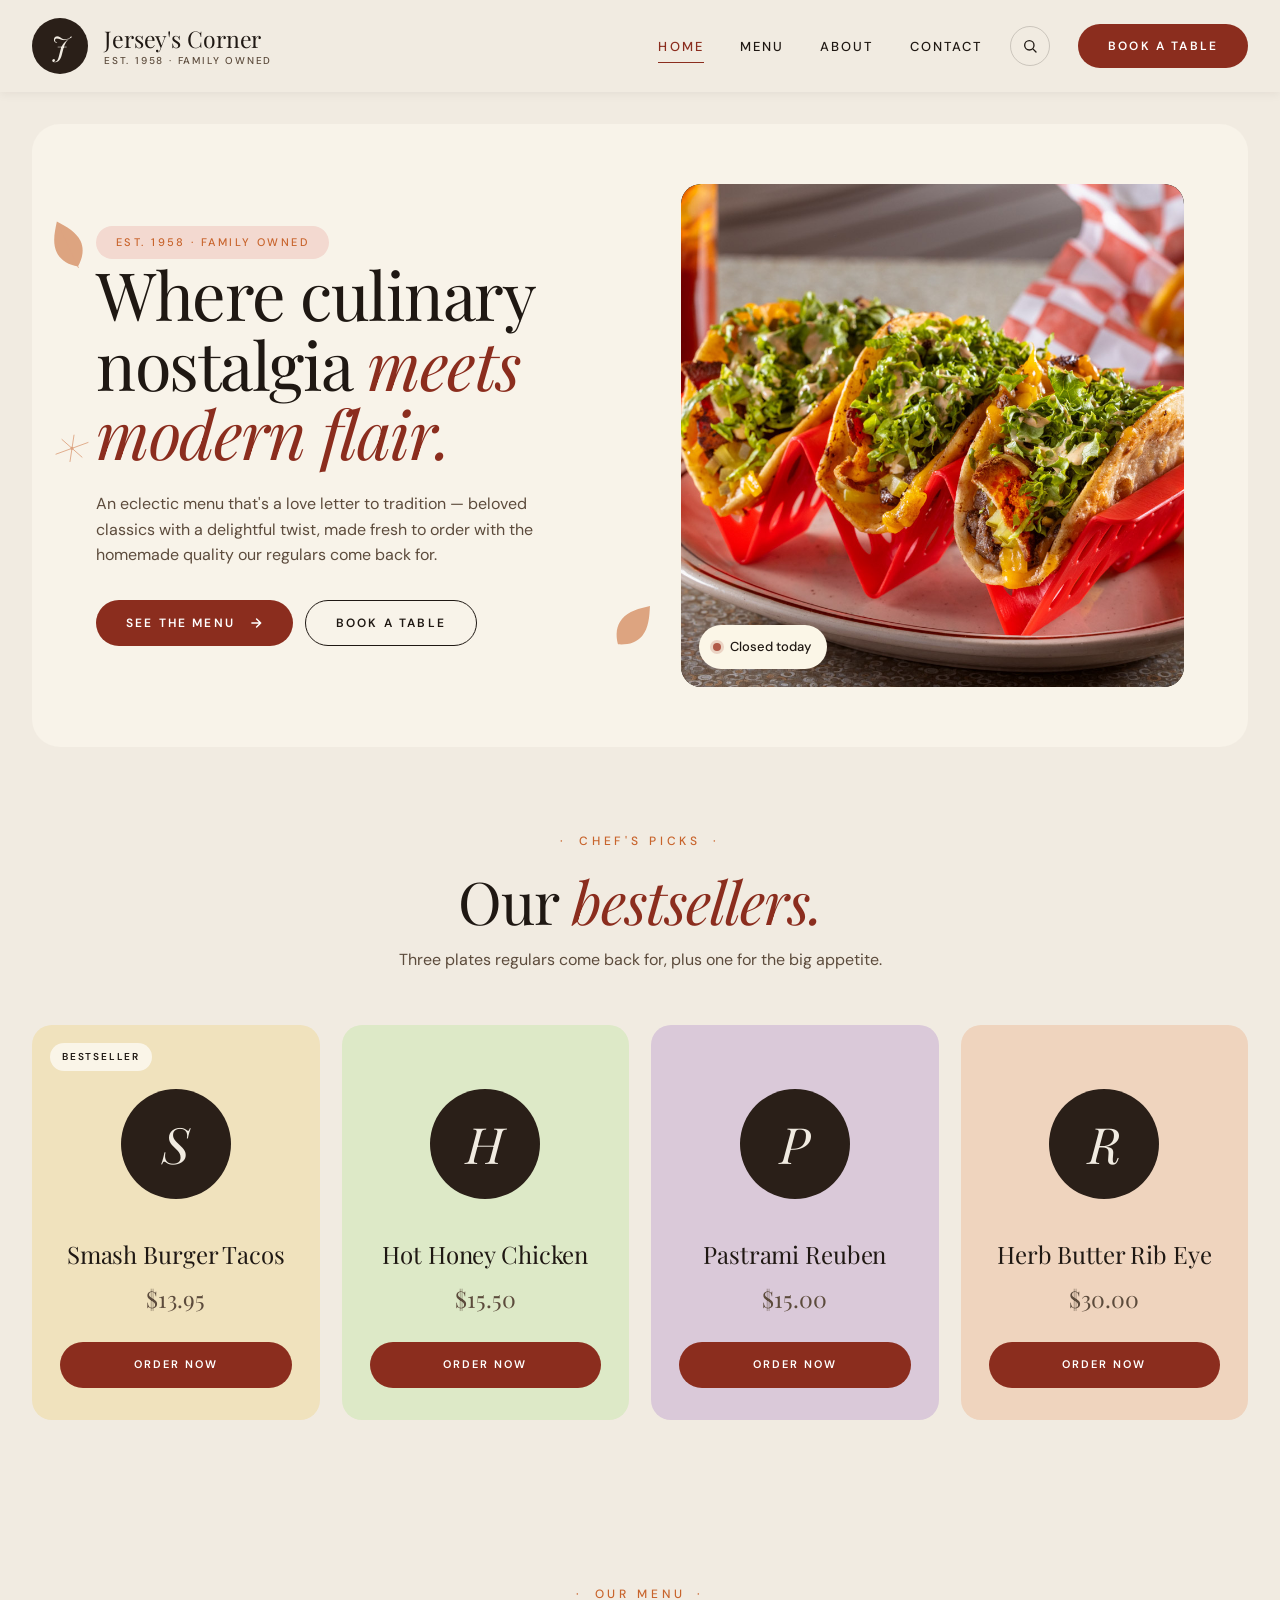
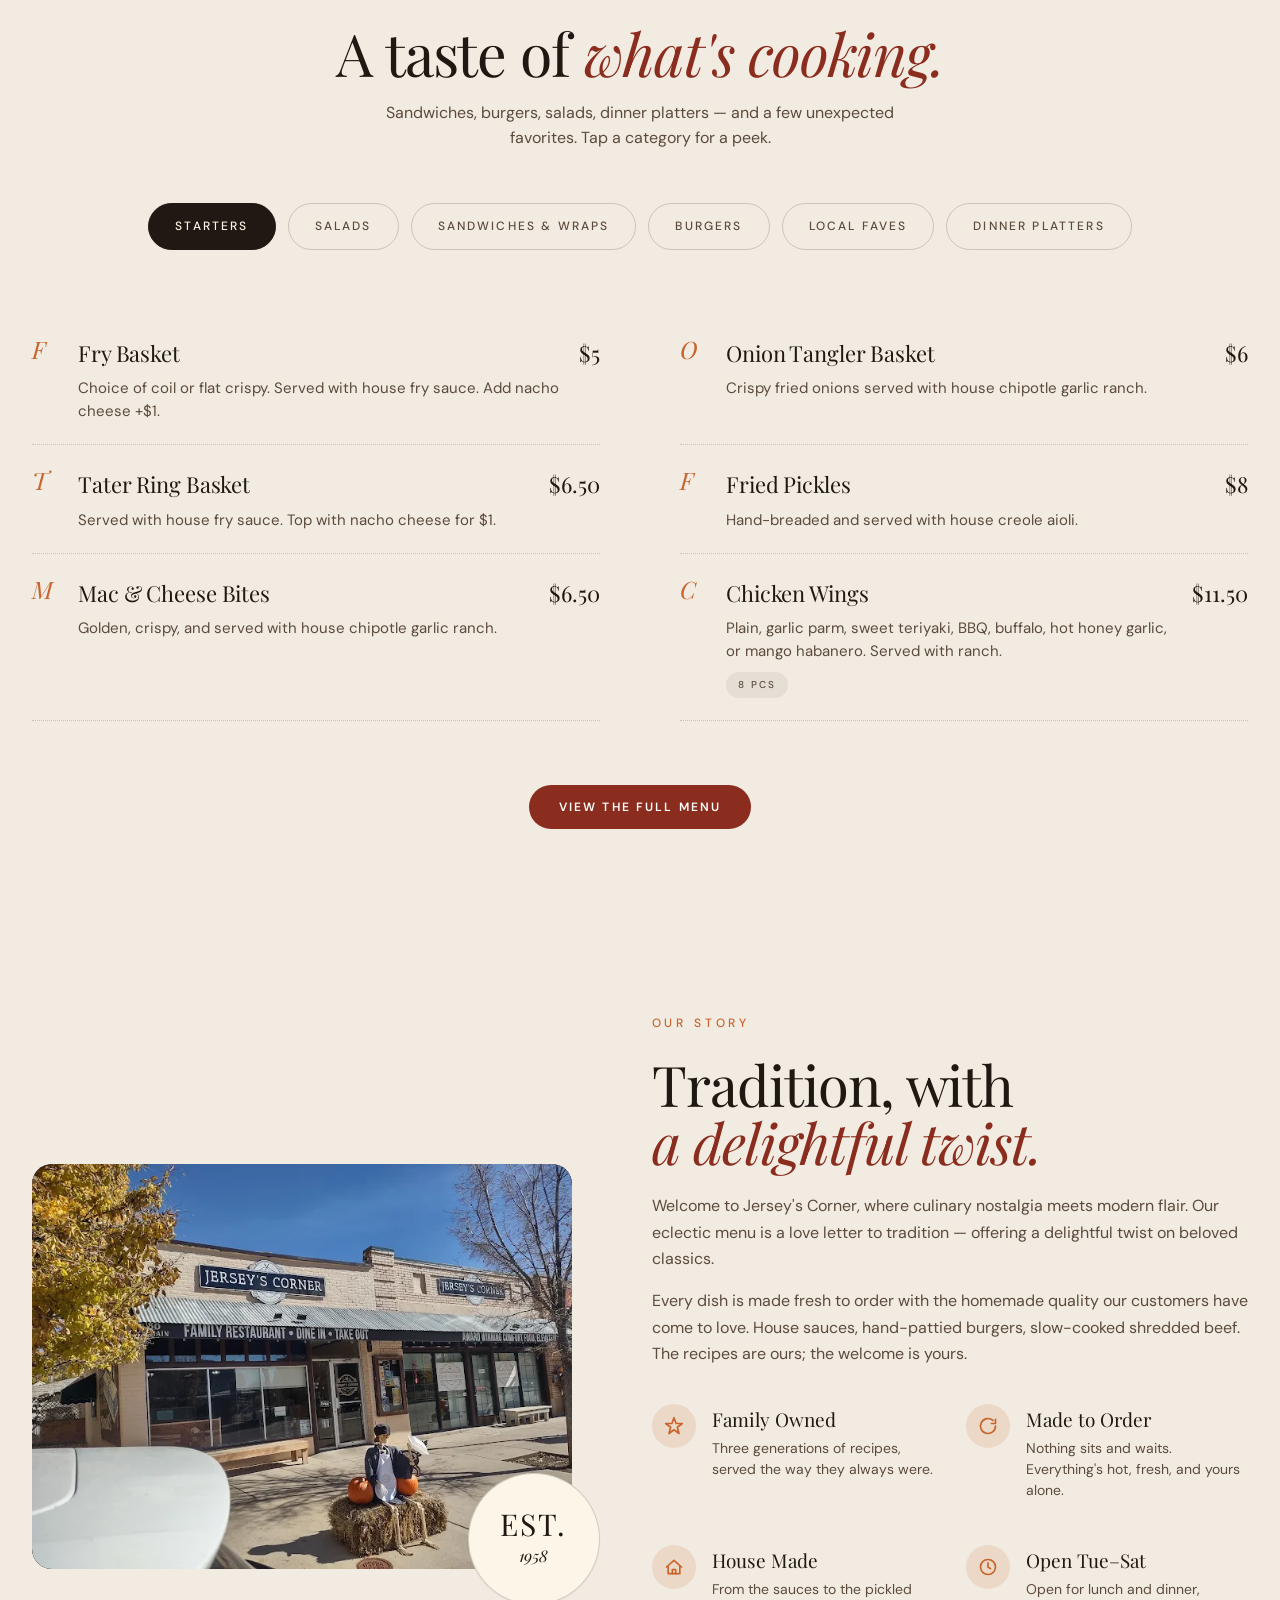
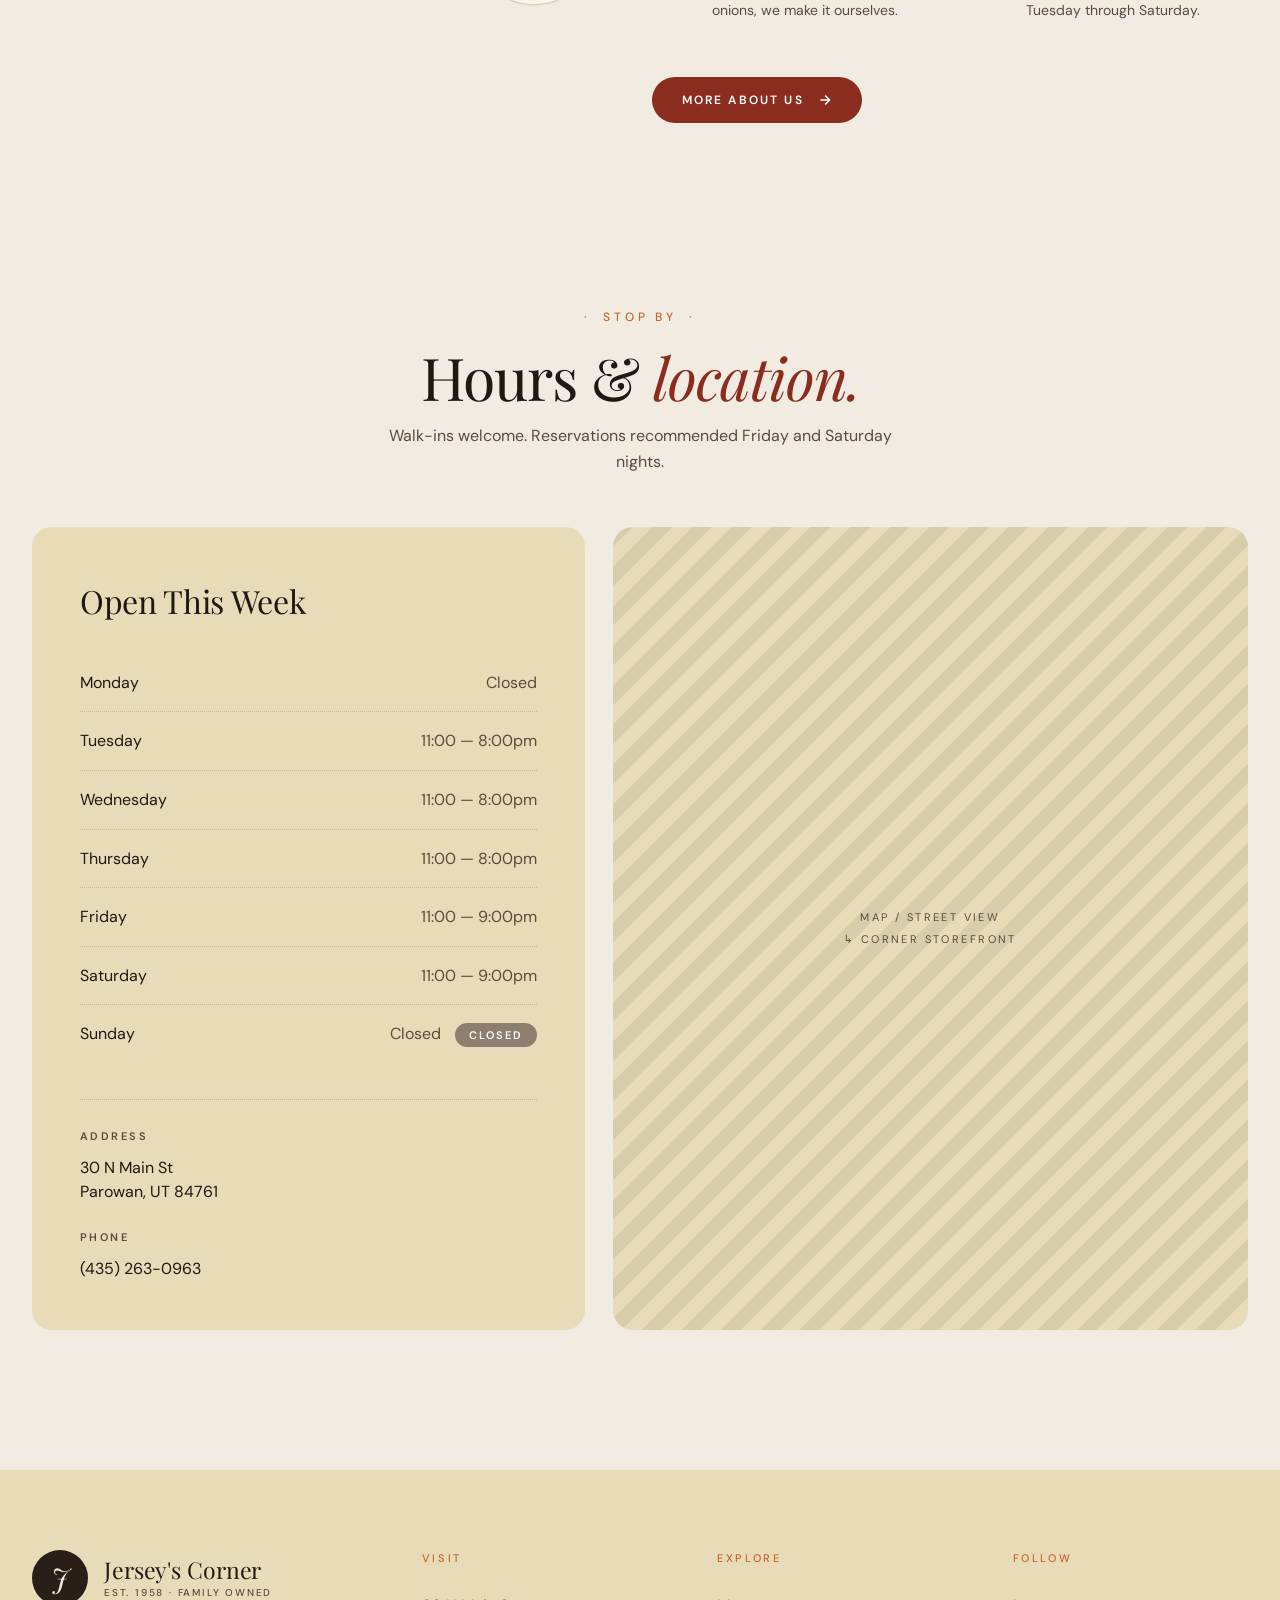
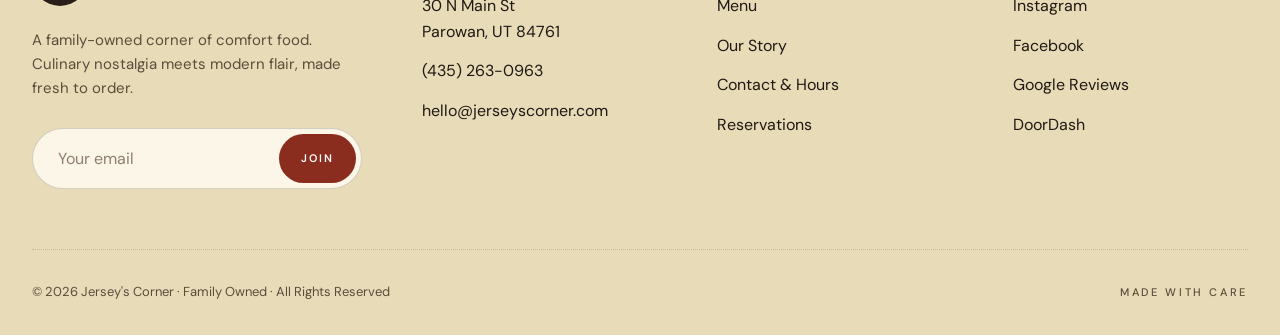
==== jerseys-corner/index.html @ 689a2b95 "Add files via upload" ====
<!doctype html>
<html lang="en">
<head>
  <meta charset="utf-8">
  <meta name="viewport" content="width=device-width, initial-scale=1">
  <title>Jersey's Corner — Where culinary nostalgia meets modern flair</title>
  <meta name="description" content="A family-owned corner of comfort food. Eclectic menu, made fresh to order. Family-owned since 1958.">

  <link rel="preconnect" href="https://fonts.googleapis.com">
  <link rel="preconnect" href="https://fonts.gstatic.com" crossorigin>
  <link href="https://fonts.googleapis.com/css2?family=Playfair+Display:ital,wght@0,400;0,500;0,600;0,700;1,400;1,500;1,700&family=DM+Sans:opsz,wght@9..40,400;9..40,500;9..40,600&display=swap" rel="stylesheet">

  <link rel="stylesheet" href="style.css">
</head>
<body>

  <!-- ============== HEADER ============== -->
  <header class="site-header">
    <div class="site-header__inner">
      <a href="index.html" class="brand">
        <div class="brand__mark"><span>J</span></div>
        <div class="brand__text">
          <div class="brand__name">Jersey's Corner</div>
          <div class="brand__tagline">EST. 1958 · Family Owned</div>
        </div>
      </a>

      <nav class="nav" aria-label="Primary">
        <ul class="nav__list">
          <li><a href="index.html"   class="nav__link is-active">Home</a></li>
          <li><a href="menu.html"    class="nav__link">Menu</a></li>
          <li><a href="about.html"   class="nav__link">About</a></li>
          <li><a href="contact.html" class="nav__link">Contact</a></li>
        </ul>
        <button class="nav__icon" aria-label="Search">
          <svg width="16" height="16" viewBox="0 0 24 24" fill="none" stroke="currentColor" stroke-width="2" stroke-linecap="round" stroke-linejoin="round"><circle cx="11" cy="11" r="7"/><path d="m21 21-4.3-4.3"/></svg>
        </button>
        <a href="#book" class="btn btn--primary">Book a Table</a>
      </nav>
    </div>
  </header>


  <!-- ============== HERO ============== -->
  <section class="hero">
    <div class="container">
      <div class="hero-panel">
        <div class="hero__inner">
          <div class="hero__text">
            <!-- decorative leaves -->
            <svg class="leaf leaf--tl" viewBox="0 0 60 80" fill="currentColor"><path d="M30 4c-9 12-18 24-18 38 0 12 7 22 18 30 11-8 18-18 18-30 0-14-9-26-18-38z"/><path d="M30 12v62" stroke="currentColor" stroke-width="1" fill="none"/></svg>
            <svg class="leaf leaf--ml" viewBox="0 0 60 80" fill="currentColor"><circle cx="30" cy="40" r="3"/><path d="M30 40 L30 8 M30 40 L30 72 M30 40 L8 28 M30 40 L52 28 M30 40 L8 52 M30 40 L52 52" stroke="currentColor" stroke-width="1.5" fill="none" stroke-linecap="round"/></svg>
            <svg class="leaf leaf--br" viewBox="0 0 60 80" fill="currentColor"><path d="M30 4c-9 12-18 24-18 38 0 12 7 22 18 30 11-8 18-18 18-30 0-14-9-26-18-38z"/></svg>

            <span class="hero-pill">EST. 1958 · Family Owned</span>
            <h1 class="hero__h">Where culinary nostalgia <em>meets<br>modern flair.</em></h1>
            <p class="hero__lede">An eclectic menu that's a love letter to tradition — beloved classics with a delightful twist, made fresh to order with the homemade quality our regulars come back for.</p>
            <div class="hero__cta">
              <a href="menu.html" class="btn btn--primary">
                See the menu
                <svg class="btn__arrow" viewBox="0 0 24 24" fill="none" stroke="currentColor" stroke-width="2.5" stroke-linecap="round" stroke-linejoin="round"><path d="M5 12h14M13 5l7 7-7 7"/></svg>
              </a>
              <a href="#book" class="btn btn--outline">Book a Table</a>
            </div>
          </div>

          <div class="hero__visual">
            <div class="placeholder placeholder--photo" style="aspect-ratio: 1 / 1;">
              <img src="images/smash-burger-tacos.jpg" alt="Smash Burger Tacos — three tacos with cheddar, lettuce, and chipotle ranch">
              <span class="open-pill open-pill--closed" id="todayPill">Closed today</span>
            </div>
          </div>
        </div>
      </div>
    </div>
  </section>


  <!-- ============== BESTSELLERS ============== -->
  <section class="section">
    <div class="container">
      <div class="section-head">
        <span class="eyebrow eyebrow--dotted">Chef's Picks</span>
        <h2>Our <em>bestsellers.</em></h2>
        <p>Three plates regulars come back for, plus one for the big appetite.</p>
      </div>

      <div class="bestsellers__grid">
        <article class="dish-card" data-tint="cream">
          <span class="dish-card__tag">Bestseller</span>
          <div class="dish-card__monogram">S</div>
          <h3 class="dish-card__name">Smash Burger Tacos</h3>
          <div class="dish-card__price">$13.95</div>
          <a href="menu.html" class="dish-card__btn">Order Now</a>
        </article>

        <article class="dish-card" data-tint="green">
          <div class="dish-card__monogram">H</div>
          <h3 class="dish-card__name">Hot Honey Chicken</h3>
          <div class="dish-card__price">$15.50</div>
          <a href="menu.html" class="dish-card__btn">Order Now</a>
        </article>

        <article class="dish-card" data-tint="lilac">
          <div class="dish-card__monogram">P</div>
          <h3 class="dish-card__name">Pastrami Reuben</h3>
          <div class="dish-card__price">$15.00</div>
          <a href="menu.html" class="dish-card__btn">Order Now</a>
        </article>

        <article class="dish-card" data-tint="peach">
          <div class="dish-card__monogram">R</div>
          <h3 class="dish-card__name">Herb Butter Rib Eye</h3>
          <div class="dish-card__price">$30.00</div>
          <a href="menu.html" class="dish-card__btn">Order Now</a>
        </article>
      </div>
    </div>
  </section>


  <!-- ============== MENU PREVIEW ============== -->
  <section class="section">
    <div class="container">
      <div class="section-head">
        <span class="eyebrow eyebrow--dotted">Our Menu</span>
        <h2>A taste of <em>what's cooking.</em></h2>
        <p>Sandwiches, burgers, salads, dinner platters — and a few unexpected favorites. Tap a category for a peek.</p>
      </div>

      <div class="menu-pills">
        <button class="menu-pill is-active">Starters</button>
        <button class="menu-pill">Salads</button>
        <button class="menu-pill">Sandwiches &amp; Wraps</button>
        <button class="menu-pill">Burgers</button>
        <button class="menu-pill">Local Faves</button>
        <button class="menu-pill">Dinner Platters</button>
      </div>

      <div class="menu-grid">
        <div class="menu-item">
          <div class="menu-item__mono">F</div>
          <div class="menu-item__body">
            <h4 class="menu-item__title">Fry Basket</h4>
            <p class="menu-item__desc">Choice of coil or flat crispy. Served with house fry sauce. Add nacho cheese +$1.</p>
          </div>
          <div class="menu-item__price">$5</div>
        </div>

        <div class="menu-item">
          <div class="menu-item__mono">O</div>
          <div class="menu-item__body">
            <h4 class="menu-item__title">Onion Tangler Basket</h4>
            <p class="menu-item__desc">Crispy fried onions served with house chipotle garlic ranch.</p>
          </div>
          <div class="menu-item__price">$6</div>
        </div>

        <div class="menu-item">
          <div class="menu-item__mono">T</div>
          <div class="menu-item__body">
            <h4 class="menu-item__title">Tater Ring Basket</h4>
            <p class="menu-item__desc">Served with house fry sauce. Top with nacho cheese for $1.</p>
          </div>
          <div class="menu-item__price">$6.50</div>
        </div>

        <div class="menu-item">
          <div class="menu-item__mono">F</div>
          <div class="menu-item__body">
            <h4 class="menu-item__title">Fried Pickles</h4>
            <p class="menu-item__desc">Hand-breaded and served with house creole aioli.</p>
          </div>
          <div class="menu-item__price">$8</div>
        </div>

        <div class="menu-item">
          <div class="menu-item__mono">M</div>
          <div class="menu-item__body">
            <h4 class="menu-item__title">Mac &amp; Cheese Bites</h4>
            <p class="menu-item__desc">Golden, crispy, and served with house chipotle garlic ranch.</p>
          </div>
          <div class="menu-item__price">$6.50</div>
        </div>

        <div class="menu-item">
          <div class="menu-item__mono">C</div>
          <div class="menu-item__body">
            <h4 class="menu-item__title">Chicken Wings</h4>
            <p class="menu-item__desc">Plain, garlic parm, sweet teriyaki, BBQ, buffalo, hot honey garlic, or mango habanero. Served with ranch.</p>
            <div class="menu-item__tags"><span class="tag">8 pcs</span></div>
          </div>
          <div class="menu-item__price">$11.50</div>
        </div>
      </div>

      <div class="menu-cta">
        <a href="menu.html" class="btn btn--primary">View the Full Menu</a>
      </div>
    </div>
  </section>


  <!-- ============== STORY / TRADITION ============== -->
  <section class="story">
    <div class="container">
      <div class="story__inner">
        <div class="story__visual">
          <div class="placeholder placeholder--photo">
            <img src="images/storefront-fall.webp" alt="Jersey's Corner storefront on Main Street, Parowan UT">
          </div>
          <div class="est-badge">
            <div>
              <div class="est-badge__big">EST.</div>
              <div class="est-badge__year">1958</div>
            </div>
          </div>
        </div>

        <div class="story__copy">
          <span class="eyebrow">Our Story</span>
          <h2 class="story__h">Tradition, with<br><em>a delightful twist.</em></h2>
          <p>Welcome to Jersey's Corner, where culinary nostalgia meets modern flair. Our eclectic menu is a love letter to tradition — offering a delightful twist on beloved classics.</p>
          <p>Every dish is made fresh to order with the homemade quality our customers have come to love. House sauces, hand-pattied burgers, slow-cooked shredded beef. The recipes are ours; the welcome is yours.</p>

          <div class="story__features">
            <div class="feature">
              <div class="feature__icon">
                <svg viewBox="0 0 24 24" fill="none" stroke="currentColor" stroke-width="2" stroke-linecap="round" stroke-linejoin="round"><path d="M12 2 14.5 9 22 9 16 13.5 18 21 12 16.5 6 21 8 13.5 2 9 9.5 9z"/></svg>
              </div>
              <div>
                <h4>Family Owned</h4>
                <p>Three generations of recipes, served the way they always were.</p>
              </div>
            </div>

            <div class="feature">
              <div class="feature__icon">
                <svg viewBox="0 0 24 24" fill="none" stroke="currentColor" stroke-width="2" stroke-linecap="round" stroke-linejoin="round"><path d="M21 12a9 9 0 1 1-3-6.7"/><path d="M21 4v5h-5"/></svg>
              </div>
              <div>
                <h4>Made to Order</h4>
                <p>Nothing sits and waits. Everything's hot, fresh, and yours alone.</p>
              </div>
            </div>

            <div class="feature">
              <div class="feature__icon">
                <svg viewBox="0 0 24 24" fill="none" stroke="currentColor" stroke-width="2" stroke-linecap="round" stroke-linejoin="round"><path d="M3 12 12 4l9 8"/><path d="M5 11v9h14v-9"/><path d="M10 20v-5h4v5"/></svg>
              </div>
              <div>
                <h4>House Made</h4>
                <p>From the sauces to the pickled onions, we make it ourselves.</p>
              </div>
            </div>

            <div class="feature">
              <div class="feature__icon">
                <svg viewBox="0 0 24 24" fill="none" stroke="currentColor" stroke-width="2" stroke-linecap="round" stroke-linejoin="round"><circle cx="12" cy="12" r="9"/><path d="M12 7v5l3 2"/></svg>
              </div>
              <div>
                <h4>Open Tue–Sat</h4>
                <p>Open for lunch and dinner, Tuesday through Saturday.</p>
              </div>
            </div>
          </div>

          <a href="about.html" class="btn btn--primary">
            More about us
            <svg class="btn__arrow" viewBox="0 0 24 24" fill="none" stroke="currentColor" stroke-width="2.5" stroke-linecap="round" stroke-linejoin="round"><path d="M5 12h14M13 5l7 7-7 7"/></svg>
          </a>
        </div>
      </div>
    </div>
  </section>


  <!-- ============== HOURS & LOCATION ============== -->
  <section class="hours">
    <div class="container">
      <div class="section-head">
        <span class="eyebrow eyebrow--dotted">Stop by</span>
        <h2>Hours &amp; <em>location.</em></h2>
        <p>Walk-ins welcome. Reservations recommended Friday and Saturday nights.</p>
      </div>

      <div class="hours__grid">
        <div class="hours-card">
          <h3>Open This Week</h3>
          <ul class="hours-list">
            <li data-day="monday" data-open="false">
              <span class="day">Monday</span>
              <span class="day-end"><span class="time">Closed</span></span>
            </li>
            <li data-day="tuesday" data-open="true">
              <span class="day">Tuesday</span>
              <span class="day-end"><span class="time">11:00 — 8:00pm</span></span>
            </li>
            <li data-day="wednesday" data-open="true">
              <span class="day">Wednesday</span>
              <span class="day-end"><span class="time">11:00 — 8:00pm</span></span>
            </li>
            <li data-day="thursday" data-open="true">
              <span class="day">Thursday</span>
              <span class="day-end"><span class="time">11:00 — 8:00pm</span></span>
            </li>
            <li data-day="friday" data-open="true">
              <span class="day">Friday</span>
              <span class="day-end"><span class="time">11:00 — 9:00pm</span></span>
            </li>
            <li data-day="saturday" data-open="true">
              <span class="day">Saturday</span>
              <span class="day-end"><span class="time">11:00 — 9:00pm</span></span>
            </li>
            <li data-day="sunday" data-open="false">
              <span class="day">Sunday</span>
              <span class="day-end"><span class="time">Closed</span></span>
            </li>
          </ul>

          <div class="hours-card__address">
            <div>
              <h5>Address</h5>
              <p>30 N Main St<br>Parowan, UT 84761</p>
            </div>
            <div>
              <h5>Phone</h5>
              <p><a href="tel:4352630963">(435) 263-0963</a></p>
            </div>
          </div>
        </div>

        <div class="map-card">
          <p>Map / Street view<br>↳ corner storefront</p>
        </div>
      </div>
    </div>
  </section>


  <!-- ============== FOOTER ============== -->
  <footer class="footer">
    <div class="container">
      <div class="footer__grid">
        <div class="footer__brand">
          <a href="index.html" class="brand">
            <div class="brand__mark"><span>J</span></div>
            <div class="brand__text">
              <div class="brand__name">Jersey's Corner</div>
              <div class="brand__tagline">EST. 1958 · Family Owned</div>
            </div>
          </a>
          <p>A family-owned corner of comfort food. Culinary nostalgia meets modern flair, made fresh to order.</p>
          <form class="footer__email" onsubmit="event.preventDefault();">
            <input type="email" placeholder="Your email" aria-label="Your email">
            <button type="submit">Join</button>
          </form>
        </div>

        <div>
          <h5>Visit</h5>
          <ul>
            <li>30 N Main St<br>Parowan, UT 84761</li>
            <li><a href="tel:4352630963">(435) 263-0963</a></li>
            <li><a href="mailto:hello@jerseyscorner.com">hello@jerseyscorner.com</a></li>
          </ul>
        </div>

        <div>
          <h5>Explore</h5>
          <ul>
            <li><a href="menu.html">Menu</a></li>
            <li><a href="about.html">Our Story</a></li>
            <li><a href="contact.html">Contact &amp; Hours</a></li>
            <li><a href="#book">Reservations</a></li>
          </ul>
        </div>

        <div>
          <h5>Follow</h5>
          <ul>
            <li><a href="#">Instagram</a></li>
            <li><a href="#">Facebook</a></li>
            <li><a href="#">Google Reviews</a></li>
            <li><a href="#">DoorDash</a></li>
          </ul>
        </div>
      </div>

      <div class="footer__bottom">
        <div>© 2026 Jersey's Corner · Family Owned · All Rights Reserved</div>
        <div class="care">Made with care</div>
      </div>
    </div>
  </footer>

  <script>
    // Highlight today's row in hours list, update hero "today" pill
    (function () {
      var days = ['sunday','monday','tuesday','wednesday','thursday','friday','saturday'];
      var todayName = days[new Date().getDay()];
      var todayLi = document.querySelector('.hours-list li[data-day="' + todayName + '"]');
      if (!todayLi) return;

      todayLi.classList.add('is-today');
      var isOpen = todayLi.dataset.open === 'true';

      // Insert the OPEN / CLOSED badge into today's row
      var badge = document.createElement('span');
      badge.className = 'open-tag' + (isOpen ? '' : ' open-tag--closed');
      badge.textContent = isOpen ? 'Open' : 'Closed';
      todayLi.querySelector('.day-end').appendChild(badge);

      // Update the "Open today" pill on the hero image
      var heroPill = document.getElementById('todayPill');
      if (heroPill) {
        heroPill.textContent = isOpen ? 'Open today' : 'Closed today';
        heroPill.classList.toggle('open-pill--closed', !isOpen);
      }
    })();
  </script>

</body>
</html>
---- jerseys-corner/style.css ----
/* ===================================================================
   JERSEY'S CORNER — Shared stylesheet
   ------------------------------------------------------------------
   1. Tokens & reset
   2. Layout primitives (container, sections)
   3. Header & navigation
   4. Buttons, pills, tags
   5. Hero
   6. Bestsellers
   7. Menu preview / Full menu
   8. Story / About blocks
   9. Hours & location
  10. Contact
  11. Footer
  12. Decorative bits (placeholders, monograms, est. badge)
  13. Responsive
   =================================================================== */


/* ============================================================
   1. TOKENS & RESET
   ============================================================ */

:root {
  /* Surfaces */
  --bg-page:         #F1EBE1;   /* main page background */
  --bg-cream:        #F1EBE1;   /* alias for legacy refs */
  --bg-panel:        #F8F3E9;   /* hero panel — lighter than page */
  --bg-cream-deep:   #E8DCB8;   /* header, footer */
  --bg-cream-light:  #FBF6E7;   /* lifted card surfaces */
  --bg-card:         #FBF6E7;

  /* Ink */
  --ink:        #1F1813;
  --ink-soft:   #5C4B3C;
  --ink-mute:   #8E7E6F;

  /* Brand */
  --burgundy:        #8B2D1E;
  --burgundy-dark:   #6E1F12;
  --rust:            #C8642C;
  --rust-dark:       #A64D1B;
  --brown-deep:      #2A1F18;
  --green:           #5C8A3A;

  /* Card tints (bestseller) */
  --tint-cream:  #F0E2BD;
  --tint-green:  #DDE9C7;
  --tint-lilac:  #DAC9D9;
  --tint-peach:  #EFD4BE;

  /* Lines */
  --line:        rgba(31, 24, 19, 0.18);
  --line-strong: rgba(31, 24, 19, 0.32);

  /* Type */
  --font-display: 'Playfair Display', Georgia, serif;
  --font-sans:    'DM Sans', system-ui, -apple-system, sans-serif;

  /* Shape */
  --radius-card: 20px;
  --radius-md:   14px;
  --radius-pill: 999px;

  /* Layout */
  --container: 1280px;
  --container-narrow: 1080px;
}

* { box-sizing: border-box; margin: 0; padding: 0; }
*::before, *::after { box-sizing: border-box; }

html { scroll-behavior: smooth; }

body {
  font-family: var(--font-sans);
  font-size: 16px;
  line-height: 1.6;
  color: var(--ink);
  background: var(--bg-page);
  -webkit-font-smoothing: antialiased;
  -moz-osx-font-smoothing: grayscale;
  text-rendering: optimizeLegibility;
}

img, svg { display: block; max-width: 100%; }
a { color: inherit; text-decoration: none; }
button {
  font: inherit;
  cursor: pointer;
  border: 0;
  background: none;
  color: inherit;
}
input { font: inherit; }
ul { list-style: none; }


/* ============================================================
   2. LAYOUT PRIMITIVES
   ============================================================ */

.container {
  max-width: var(--container);
  margin: 0 auto;
  padding: 0 32px;
}

.container--narrow {
  max-width: var(--container-narrow);
}

.section {
  padding: 80px 0;
}

.section--tight { padding: 56px 0; }

.section-head {
  text-align: center;
  max-width: 720px;
  margin: 0 auto 52px;
}
.section-head .eyebrow { margin-bottom: 18px; }
.section-head h2 {
  font-family: var(--font-display);
  font-weight: 400;
  font-size: clamp(36px, 4.6vw, 64px);
  line-height: 1.05;
  letter-spacing: -0.018em;
  color: var(--ink);
  margin-bottom: 16px;
}
.section-head h2 em {
  font-style: italic;
  color: var(--burgundy);
}
.section-head--rust h2 em { color: var(--rust); }
.section-head p {
  color: var(--ink-soft);
  font-size: 16px;
  max-width: 540px;
  margin: 0 auto;
}


/* ============================================================
   3. HEADER & NAVIGATION
   ============================================================ */

.site-header {
  background: var(--bg-page);
  position: sticky;
  top: 0;
  z-index: 100;
  box-shadow: 0 2px 10px rgba(31, 24, 19, 0.06);
}
.site-header__inner {
  display: flex;
  align-items: center;
  justify-content: space-between;
  padding: 18px 32px;
  max-width: var(--container);
  margin: 0 auto;
  gap: 32px;
}

.brand {
  display: flex;
  align-items: center;
  gap: 16px;
}
.brand__mark {
  width: 56px; height: 56px;
  background: var(--brown-deep);
  border-radius: 50%;
  display: grid;
  place-items: center;
  color: var(--bg-cream);
  font-family: var(--font-display);
  font-style: italic;
  font-size: 28px;
  line-height: 1;
  flex-shrink: 0;
}
.brand__text { line-height: 1.1; }
.brand__name {
  font-family: var(--font-display);
  font-size: 23px;
  font-weight: 400;
  margin-bottom: 4px;
  letter-spacing: -0.005em;
}
.brand__tagline {
  font-size: 10px;
  letter-spacing: 0.18em;
  color: var(--ink-soft);
  text-transform: uppercase;
  font-weight: 500;
}

.nav {
  display: flex;
  align-items: center;
  gap: 28px;
}
.nav__list {
  display: flex;
  gap: 36px;
}
.nav__link {
  position: relative;
  text-transform: uppercase;
  font-size: 13px;
  letter-spacing: 0.16em;
  font-weight: 500;
  padding: 6px 0;
  color: var(--ink);
  transition: color 0.2s;
}
.nav__link:hover { color: var(--burgundy); }
.nav__link.is-active { color: var(--burgundy); }
.nav__link.is-active::after {
  content: '';
  position: absolute;
  left: 0; right: 0;
  bottom: -2px;
  height: 1.5px;
  background: currentColor;
}
.nav__icon {
  width: 40px; height: 40px;
  border-radius: 50%;
  border: 1px solid var(--line);
  display: grid;
  place-items: center;
  color: var(--ink);
  transition: background 0.2s, color 0.2s;
}
.nav__icon:hover { background: var(--ink); color: var(--bg-cream); }


/* ============================================================
   4. BUTTONS, PILLS, TAGS
   ============================================================ */

.btn {
  display: inline-flex;
  align-items: center;
  gap: 14px;
  padding: 16px 30px;
  border-radius: var(--radius-pill);
  font-size: 12px;
  font-weight: 600;
  letter-spacing: 0.18em;
  text-transform: uppercase;
  transition: background 0.2s, color 0.2s, transform 0.15s, border-color 0.2s;
  white-space: nowrap;
  line-height: 1;
}
.btn:hover { transform: translateY(-1px); }

.btn--primary {
  background: var(--burgundy);
  color: #fff;
}
.btn--primary:hover { background: var(--burgundy-dark); }

.btn--rust {
  background: var(--rust);
  color: #fff;
}
.btn--rust:hover { background: var(--rust-dark); }

.btn--outline {
  border: 1px solid var(--ink);
  color: var(--ink);
  padding: 15px 30px;
}
.btn--outline:hover {
  background: var(--ink);
  color: var(--bg-cream);
}

.btn__arrow {
  display: inline-grid;
  place-items: center;
  width: 14px; height: 14px;
}

/* Eyebrow */
.eyebrow {
  display: inline-block;
  text-transform: uppercase;
  font-size: 12px;
  letter-spacing: 0.32em;
  color: var(--rust);
  font-weight: 500;
}
.eyebrow--dotted::before,
.eyebrow--dotted::after {
  content: '·';
  margin: 0 12px;
  color: var(--rust);
}

/* Hero pill */
.hero-pill {
  display: inline-block;
  padding: 8px 20px;
  background: #F3D9D0;
  color: var(--rust);
  border-radius: var(--radius-pill);
  font-size: 11px;
  letter-spacing: 0.22em;
  text-transform: uppercase;
  font-weight: 500;
}

/* Generic small tag (popular, spicy, etc.) */
.tag {
  display: inline-block;
  padding: 5px 12px;
  background: rgba(31, 24, 19, 0.06);
  border-radius: var(--radius-pill);
  font-size: 10px;
  letter-spacing: 0.2em;
  text-transform: uppercase;
  font-weight: 500;
  color: var(--ink-soft);
}
.tag--star::before {
  content: '★ ';
  color: var(--rust);
  letter-spacing: 0;
}


/* ============================================================
   5. HERO
   ============================================================ */

.hero {
  padding: 32px 0 0;
  position: relative;
}
.hero-panel {
  background: var(--bg-panel);
  border-radius: 28px;
  padding: 60px 64px;
}
.hero__inner {
  display: grid;
  grid-template-columns: 1.05fr 1fr;
  gap: 56px;
  align-items: center;
}
.hero__text { position: relative; }

.hero__pill { margin-bottom: 40px; }

.hero__h {
  font-family: var(--font-display);
  font-weight: 400;
  font-size: clamp(40px, 5.2vw, 72px);
  line-height: 1.04;
  letter-spacing: -0.022em;
  color: var(--ink);
  margin-bottom: 24px;
}
.hero__h em {
  color: var(--burgundy);
  font-style: italic;
}
.hero__lede {
  font-size: 16px;
  color: var(--ink-soft);
  margin-bottom: 32px;
  max-width: 480px;
  line-height: 1.6;
}
.hero__cta {
  display: flex;
  gap: 12px;
  flex-wrap: wrap;
}

/* Decorative leaves in hero */
.leaf {
  position: absolute;
  pointer-events: none;
  color: var(--rust);
  opacity: 0.55;
}
.leaf--tl { top: -10px; left: -50px; transform: rotate(-25deg); width: 44px; }
.leaf--ml { top: 48%; left: -40px; transform: rotate(-110deg); width: 32px; }
.leaf--br { right: -30px; bottom: -10px; transform: rotate(40deg); width: 44px; }


/* ============================================================
   6. BESTSELLERS
   ============================================================ */

.bestsellers__grid {
  display: grid;
  grid-template-columns: repeat(4, 1fr);
  gap: 22px;
}
.dish-card {
  background: var(--bg-card);
  border-radius: var(--radius-card);
  padding: 28px 28px 32px;
  display: flex;
  flex-direction: column;
  align-items: center;
  text-align: center;
  position: relative;
  overflow: hidden;
}
.dish-card[data-tint="cream"] { background: var(--tint-cream); }
.dish-card[data-tint="green"] { background: var(--tint-green); }
.dish-card[data-tint="lilac"] { background: var(--tint-lilac); }
.dish-card[data-tint="peach"] { background: var(--tint-peach); }

.dish-card__tag {
  position: absolute;
  top: 18px; left: 18px;
  background: rgba(255, 255, 255, 0.65);
  padding: 6px 12px;
  border-radius: var(--radius-pill);
  font-size: 10px;
  letter-spacing: 0.18em;
  text-transform: uppercase;
  font-weight: 600;
  color: var(--ink);
  backdrop-filter: blur(4px);
}

.dish-card__monogram {
  width: 110px; height: 110px;
  border-radius: 50%;
  background: var(--brown-deep);
  color: var(--bg-cream);
  display: grid;
  place-items: center;
  font-family: var(--font-display);
  font-size: 50px;
  font-style: italic;
  margin: 36px 0 36px;
  flex-shrink: 0;
}
.dish-card__name {
  font-family: var(--font-display);
  font-size: 24px;
  font-weight: 400;
  margin-bottom: 8px;
  letter-spacing: -0.005em;
}
.dish-card__price {
  font-family: var(--font-display);
  font-size: 23px;
  margin-bottom: 24px;
  color: var(--ink-soft);
}
.dish-card__btn {
  width: 100%;
  background: var(--burgundy);
  color: #fff;
  padding: 14px 20px;
  border-radius: var(--radius-pill);
  font-size: 11px;
  letter-spacing: 0.18em;
  text-transform: uppercase;
  font-weight: 600;
  transition: background 0.2s;
}
.dish-card__btn:hover { background: var(--burgundy-dark); }


/* ============================================================
   7. MENU PREVIEW / FULL MENU
   ============================================================ */

.menu-pills {
  display: flex;
  justify-content: center;
  flex-wrap: wrap;
  gap: 12px;
  margin-bottom: 64px;
}
.menu-pill {
  background: transparent;
  border: 1px solid var(--line);
  padding: 13px 26px;
  border-radius: var(--radius-pill);
  font-size: 12px;
  letter-spacing: 0.18em;
  text-transform: uppercase;
  font-weight: 500;
  color: var(--ink-soft);
  transition: all 0.2s;
}
.menu-pill:hover { border-color: var(--ink); color: var(--ink); }
.menu-pill.is-active {
  background: var(--ink);
  color: var(--bg-cream-light);
  border-color: var(--ink);
}

/* Menu category section */
.menu-category {
  margin-bottom: 80px;
}
.menu-category__head {
  display: flex;
  align-items: baseline;
  gap: 16px;
  margin-bottom: 8px;
}
.menu-category__title {
  font-family: var(--font-display);
  font-size: 30px;
  font-weight: 400;
  letter-spacing: -0.012em;
  white-space: nowrap;
}
.menu-category__divider {
  flex: 1;
  border-bottom: 1.5px dotted var(--line-strong);
  margin-bottom: 6px;
}
.menu-category__count {
  font-size: 11px;
  letter-spacing: 0.22em;
  color: var(--ink-soft);
  text-transform: uppercase;
  white-space: nowrap;
}
.menu-category__intro {
  color: var(--ink-soft);
  font-size: 15px;
  margin-bottom: 12px;
}

.menu-grid {
  display: grid;
  grid-template-columns: 1fr 1fr;
  gap: 0 80px;
}

.menu-item {
  display: grid;
  grid-template-columns: 28px 1fr auto;
  gap: 18px;
  padding: 22px 0;
  border-bottom: 1.5px dotted var(--line);
  align-items: start;
}
.menu-item__mono {
  font-family: var(--font-display);
  font-style: italic;
  font-size: 24px;
  color: var(--rust);
  line-height: 1.1;
  font-weight: 400;
}
.menu-item__body { min-width: 0; }
.menu-item__title {
  font-family: var(--font-display);
  font-size: 22px;
  font-weight: 400;
  margin-bottom: 6px;
  letter-spacing: -0.005em;
  display: flex;
  align-items: center;
  gap: 10px;
  flex-wrap: wrap;
}
.menu-item__desc {
  color: var(--ink-soft);
  font-size: 15px;
  line-height: 1.5;
}
.menu-item__price {
  font-family: var(--font-display);
  font-size: 22px;
  color: var(--ink);
  white-space: nowrap;
}
.menu-item__tags {
  display: flex;
  gap: 6px;
  margin-top: 10px;
  flex-wrap: wrap;
}

.menu-cta {
  text-align: center;
  margin-top: 64px;
}


/* ============================================================
   8. STORY / ABOUT BLOCKS
   ============================================================ */

.story {
  padding: 100px 0;
}
.story__inner {
  display: grid;
  grid-template-columns: 0.95fr 1.05fr;
  gap: 80px;
  align-items: center;
}
.story__visual {
  position: relative;
}
.story__visual .placeholder {
  aspect-ratio: 4 / 3;
}

.story__h {
  font-family: var(--font-display);
  font-weight: 400;
  font-size: clamp(34px, 4.4vw, 56px);
  line-height: 1.04;
  letter-spacing: -0.018em;
  margin: 20px 0 22px;
}
.story__h em {
  color: var(--burgundy);
  font-style: italic;
}
.story__h--rust em { color: var(--rust); }

.story__copy p {
  color: var(--ink-soft);
  margin-bottom: 16px;
  font-size: 16px;
  line-height: 1.65;
}

.story__features {
  display: grid;
  grid-template-columns: 1fr 1fr;
  gap: 28px 32px;
  margin: 36px 0 40px;
}
.feature {
  display: grid;
  grid-template-columns: auto 1fr;
  gap: 16px;
  align-items: start;
}
.feature__icon {
  width: 44px; height: 44px;
  border-radius: 50%;
  background: rgba(200, 100, 44, 0.14);
  color: var(--rust);
  display: grid;
  place-items: center;
  flex-shrink: 0;
}
.feature__icon svg { width: 20px; height: 20px; }
.feature h4 {
  font-family: var(--font-display);
  font-size: 19px;
  font-weight: 400;
  margin-bottom: 4px;
}
.feature p {
  font-size: 14px;
  color: var(--ink-soft);
  line-height: 1.5;
}

/* About-page hero (story header) */
.story-hero {
  padding: 60px 0 40px;
  text-align: center;
}
.story-hero h1 {
  font-family: var(--font-display);
  font-weight: 400;
  font-size: clamp(44px, 6.2vw, 92px);
  line-height: 1.0;
  letter-spacing: -0.022em;
  margin: 18px auto 18px;
  max-width: 1000px;
}
.story-hero h1 em {
  color: var(--rust);
  font-style: italic;
}
.story-hero p {
  color: var(--ink-soft);
  max-width: 540px;
  margin: 0 auto;
  font-size: 16px;
}

/* Three pillar cards (About: What we stand for) */
.pillars {
  display: grid;
  grid-template-columns: repeat(3, 1fr);
  gap: 24px;
}
.pillar {
  background: var(--bg-cream-light);
  border-radius: var(--radius-card);
  padding: 36px 32px 40px;
}
.pillar__icon {
  width: 52px; height: 52px;
  border-radius: 50%;
  background: rgba(200, 100, 44, 0.14);
  color: var(--rust);
  display: grid;
  place-items: center;
  margin-bottom: 56px;
}
.pillar__icon svg { width: 22px; height: 22px; }
.pillar h3 {
  font-family: var(--font-display);
  font-size: 26px;
  font-weight: 400;
  letter-spacing: -0.01em;
  margin-bottom: 12px;
}
.pillar p {
  color: var(--ink-soft);
  font-size: 15px;
  line-height: 1.6;
}


/* ============================================================
   9. HOURS & LOCATION
   ============================================================ */

.hours {
  padding: 80px 0 100px;
}
.hours__grid {
  display: grid;
  grid-template-columns: 1fr 1.15fr;
  gap: 28px;
  margin-top: 8px;
}

.hours-card {
  background: var(--bg-cream-deep);
  padding: 48px;
  border-radius: var(--radius-card);
}
.hours-card h3 {
  font-family: var(--font-display);
  font-size: 32px;
  font-weight: 400;
  margin-bottom: 28px;
  letter-spacing: -0.01em;
}
.hours-list { }
.hours-list li {
  display: flex;
  align-items: center;
  justify-content: space-between;
  padding: 16px 0;
  border-bottom: 1.5px dotted var(--line);
  font-size: 16px;
}
.hours-list li:last-child { border-bottom: 0; }
.hours-list .day { font-weight: 400; }
.hours-list .time {
  color: var(--ink-soft);
  font-feature-settings: 'tnum';
}
.hours-list li.is-today .time { color: var(--burgundy); font-weight: 500; }
.hours-list .open-tag {
  background: var(--burgundy);
  color: #fff;
  padding: 5px 14px;
  border-radius: var(--radius-pill);
  font-size: 11px;
  letter-spacing: 0.18em;
  text-transform: uppercase;
  font-weight: 600;
  margin-left: 14px;
}

.hours-card__address {
  margin-top: 36px;
  padding-top: 28px;
  border-top: 1.5px dotted var(--line);
  display: grid;
  gap: 24px;
}
.hours-card__address h5 {
  text-transform: uppercase;
  font-size: 11px;
  letter-spacing: 0.22em;
  font-weight: 600;
  color: var(--ink-soft);
  margin-bottom: 10px;
}
.hours-card__address p { line-height: 1.55; font-size: 16px; }

/* Map placeholder */
.map-card {
  background:
    repeating-linear-gradient(135deg, rgba(31, 24, 19, 0.08) 0 14px, transparent 14px 28px),
    var(--bg-cream-deep);
  border-radius: var(--radius-card);
  display: grid;
  place-items: center;
  color: var(--ink-soft);
  font-size: 11px;
  letter-spacing: 0.22em;
  text-align: center;
  text-transform: uppercase;
  min-height: 480px;
  line-height: 2;
}


/* ============================================================
   10. CONTACT
   ============================================================ */

.contact-hero {
  padding: 60px 0 40px;
  text-align: center;
}
.contact-hero h1 {
  font-family: var(--font-display);
  font-weight: 400;
  font-size: clamp(44px, 6.2vw, 92px);
  line-height: 1.0;
  letter-spacing: -0.022em;
  margin: 18px auto 18px;
}
.contact-hero h1 em {
  color: var(--rust);
  font-style: italic;
}
.contact-hero p {
  color: var(--ink-soft);
  max-width: 540px;
  margin: 0 auto;
  font-size: 16px;
}

.contact__grid {
  display: grid;
  grid-template-columns: 1fr 1.15fr;
  gap: 28px;
  padding: 0 0 100px;
}
.contact-card {
  background: var(--bg-cream-light);
  border-radius: var(--radius-card);
  padding: 48px;
}
.contact-card h2 {
  font-family: var(--font-display);
  font-size: 36px;
  font-weight: 400;
  margin-bottom: 12px;
}
.contact-card > p {
  color: var(--ink-soft);
  margin-bottom: 32px;
  font-size: 15px;
}
.contact-list { display: grid; gap: 8px; }
.contact-list li {
  display: grid;
  grid-template-columns: 56px 1fr;
  gap: 16px;
  padding: 22px 0;
  border-bottom: 1.5px dotted var(--line);
  align-items: start;
}
.contact-list li:last-child { border-bottom: 0; }
.contact-list .ico {
  width: 44px; height: 44px;
  border-radius: 50%;
  background: rgba(200, 100, 44, 0.14);
  color: var(--rust);
  display: grid;
  place-items: center;
  flex-shrink: 0;
}
.contact-list .ico svg { width: 18px; height: 18px; }
.contact-list h6 {
  text-transform: uppercase;
  font-size: 11px;
  letter-spacing: 0.22em;
  font-weight: 600;
  color: var(--ink-soft);
  margin-bottom: 6px;
}
.contact-list p { line-height: 1.55; font-size: 16px; }


/* ============================================================
   11. FOOTER
   ============================================================ */

.footer {
  background: var(--bg-cream-deep);
  padding: 80px 0 32px;
  margin-top: 40px;
}
.footer__grid {
  display: grid;
  grid-template-columns: 1.4fr 1fr 1fr 1fr;
  gap: 60px;
  margin-bottom: 60px;
}
.footer__brand .brand { margin-bottom: 22px; }
.footer__brand p {
  margin-bottom: 28px;
  color: var(--ink-soft);
  font-size: 15px;
  line-height: 1.6;
  max-width: 320px;
}
.footer__email {
  display: flex;
  background: var(--bg-cream-light);
  border-radius: var(--radius-pill);
  padding: 5px;
  max-width: 360px;
  border: 1px solid var(--line);
}
.footer__email input {
  border: 0;
  background: transparent;
  padding: 12px 20px;
  flex: 1;
  color: var(--ink);
  outline: none;
  min-width: 0;
}
.footer__email input::placeholder { color: var(--ink-mute); }
.footer__email button {
  background: var(--burgundy);
  color: #fff;
  padding: 11px 22px;
  border-radius: var(--radius-pill);
  font-size: 11px;
  letter-spacing: 0.18em;
  text-transform: uppercase;
  font-weight: 600;
  transition: background 0.2s;
}
.footer__email button:hover { background: var(--burgundy-dark); }

.footer h5 {
  text-transform: uppercase;
  font-size: 11px;
  letter-spacing: 0.24em;
  color: var(--rust);
  font-weight: 500;
  margin-bottom: 26px;
}
.footer ul li { margin-bottom: 14px; }
.footer ul a {
  color: var(--ink);
  font-size: 16px;
  transition: color 0.2s;
}
.footer ul a:hover { color: var(--burgundy); }
.footer__bottom {
  display: flex;
  justify-content: space-between;
  align-items: center;
  padding-top: 32px;
  border-top: 1.5px dotted var(--line);
  font-size: 13px;
  color: var(--ink-soft);
}
.footer__bottom .care {
  letter-spacing: 0.24em;
  text-transform: uppercase;
  font-size: 11px;
  font-weight: 500;
}


/* ============================================================
   12. DECORATIVE BITS
   ============================================================ */

/* Image placeholder (brown striped) */
.placeholder {
  background:
    repeating-linear-gradient(135deg, rgba(255,255,255,0.04) 0 14px, transparent 14px 28px),
    var(--brown-deep);
  border-radius: var(--radius-card);
  display: grid;
  place-items: center;
  color: rgba(255, 250, 240, 0.45);
  font-size: 11px;
  letter-spacing: 0.22em;
  text-align: center;
  text-transform: uppercase;
  position: relative;
  line-height: 2;
  padding: 24px;
}

/* When the placeholder contains a real photo */
.placeholder--photo {
  background: var(--brown-deep);
  padding: 0;
  overflow: hidden;
}
.placeholder--photo > img {
  width: 100%;
  height: 100%;
  object-fit: cover;
  display: block;
  border-radius: inherit;
}

/* Open today pill (lower-left of hero placeholder) */
.open-pill {
  position: absolute;
  bottom: 18px;
  left: 18px;
  background: var(--bg-cream-light);
  color: var(--ink);
  padding: 9px 16px 9px 14px;
  border-radius: var(--radius-pill);
  display: inline-flex;
  align-items: center;
  gap: 9px;
  font-size: 13px;
  font-weight: 500;
  letter-spacing: 0;
  text-transform: none;
}
.open-pill::before {
  content: '';
  width: 8px; height: 8px;
  border-radius: 50%;
  background: var(--green);
  box-shadow: 0 0 0 3px rgba(92, 138, 58, 0.22);
}
.open-pill--closed::before {
  background: #B05A48;
  box-shadow: 0 0 0 3px rgba(176, 90, 72, 0.22);
}

.hours-list .open-tag--closed {
  background: var(--ink-mute);
}
.hours-list li.is-today[data-open="false"] .time {
  color: var(--ink-soft);
  font-weight: 400;
}

/* EST. 2024 round badge (overlaps story image) */
.est-badge {
  position: absolute;
  bottom: -36px;
  right: -28px;
  width: 132px;
  height: 132px;
  border-radius: 50%;
  background: var(--bg-cream-light);
  display: grid;
  place-items: center;
  text-align: center;
  font-family: var(--font-display);
  border: 1px solid var(--line);
  box-shadow: 0 1px 2px rgba(31,24,19,0.04);
}
.est-badge__big {
  font-size: 30px;
  letter-spacing: 0.06em;
  line-height: 1;
}
.est-badge__year {
  font-size: 16px;
  font-style: italic;
  margin-top: 4px;
}


/* ============================================================
   13. RESPONSIVE
   ============================================================ */

@media (max-width: 1100px) {
  .bestsellers__grid { grid-template-columns: repeat(2, 1fr); }
  .footer__grid { grid-template-columns: 1.4fr 1fr 1fr; gap: 48px; }
  .footer__brand { grid-column: 1 / -1; }
}

@media (max-width: 980px) {
  .section { padding: 70px 0; }
  .hero__inner,
  .story__inner,
  .hours__grid,
  .contact__grid { grid-template-columns: 1fr; gap: 40px; }
  .menu-grid { grid-template-columns: 1fr; gap: 0; }
  .pillars { grid-template-columns: 1fr; }
  .est-badge { right: 16px; bottom: -30px; }
  .footer__grid { grid-template-columns: 1fr 1fr; gap: 40px; }
  .footer__brand { grid-column: 1 / -1; }
}

@media (max-width: 720px) {
  .container { padding: 0 22px; }
  .site-header__inner { padding: 14px 22px; flex-wrap: wrap; gap: 16px; }
  .nav { gap: 14px; }
  .nav__list { display: none; }
  .brand__name { font-size: 20px; }
  .brand__mark { width: 48px; height: 48px; font-size: 24px; }

  .hero { padding: 50px 0 40px; }
  .hero__cta { width: 100%; }
  .hero__cta .btn { flex: 1; justify-content: center; }

  .bestsellers__grid { grid-template-columns: 1fr; }

  .menu-category__title { font-size: 28px; }
  .menu-item { grid-template-columns: 24px 1fr auto; gap: 12px; }
  .menu-item__title, .menu-item__price { font-size: 19px; }

  .hours-card, .contact-card { padding: 32px 24px; }
  .hours-card h3, .contact-card h2 { font-size: 26px; }

  .footer { padding: 60px 0 24px; }
  .footer__grid { grid-template-columns: 1fr; gap: 40px; }
  .footer__bottom { flex-direction: column; gap: 14px; text-align: center; }
}
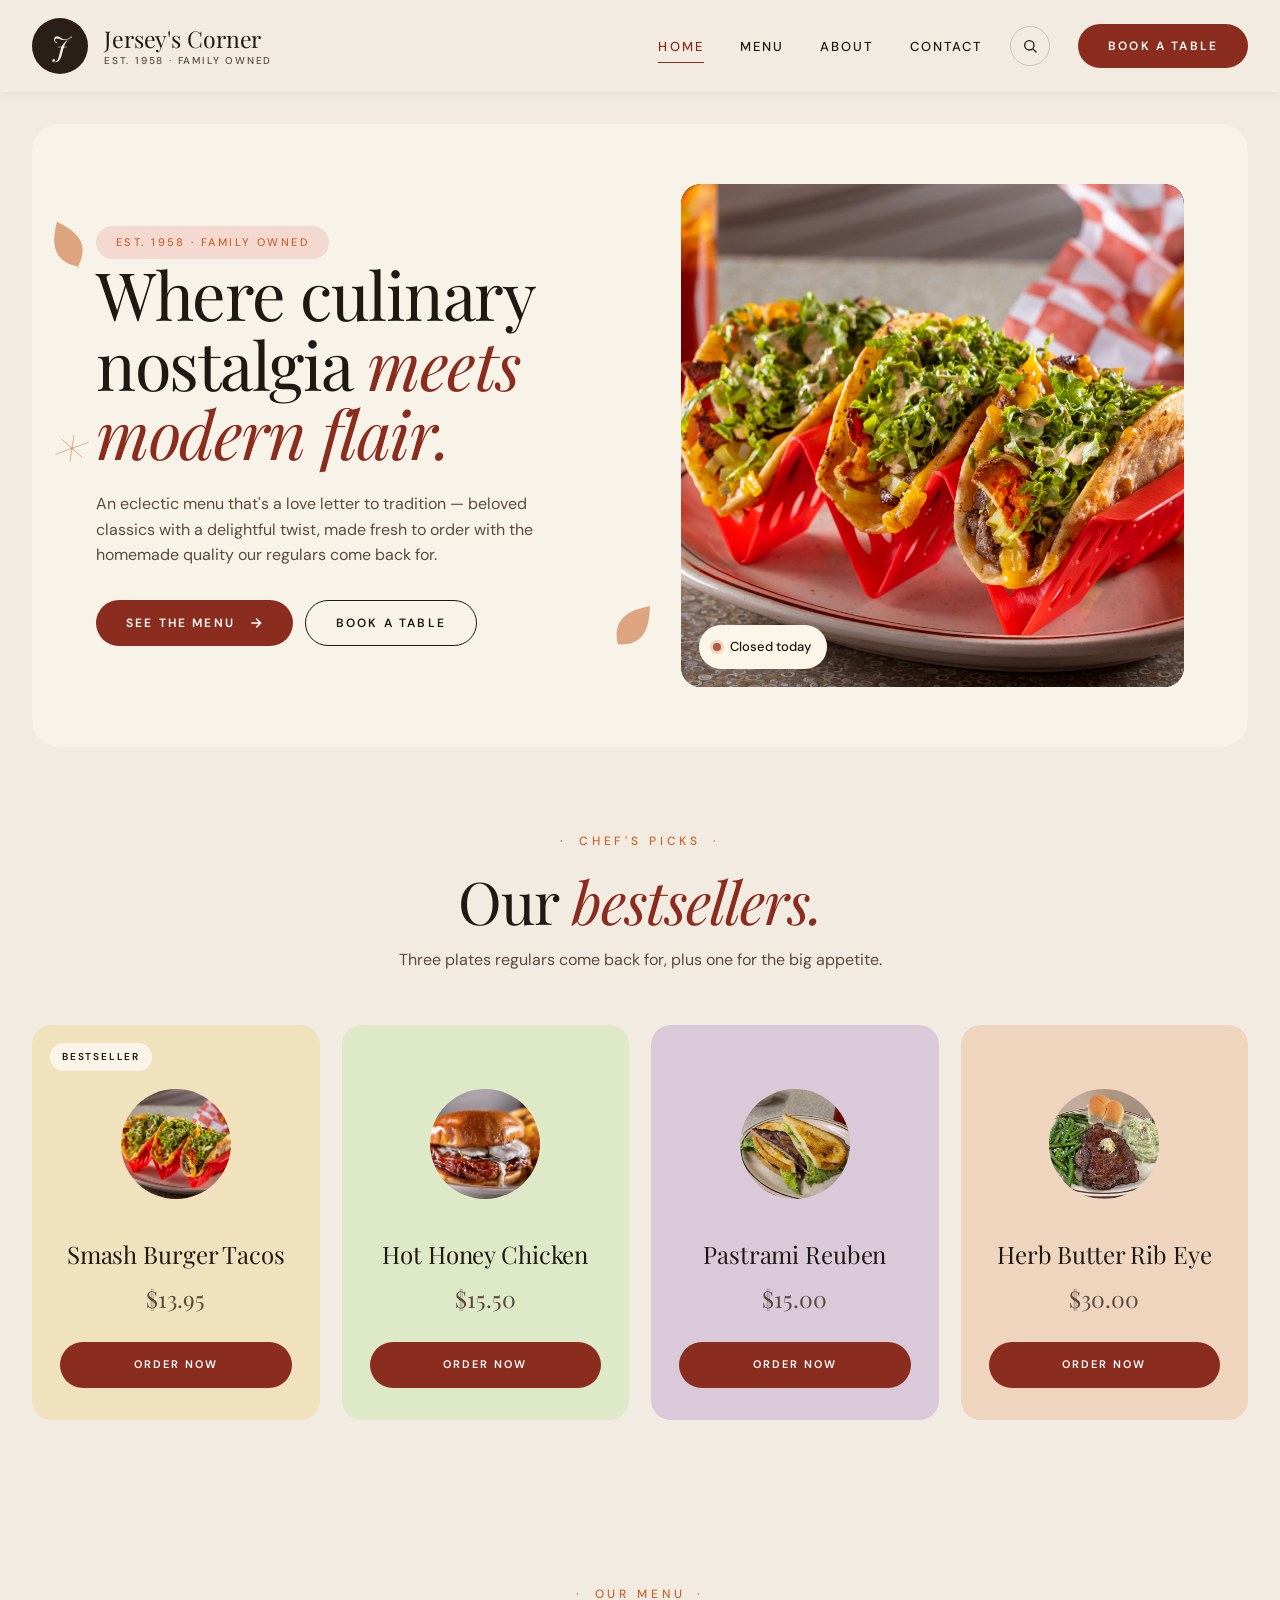
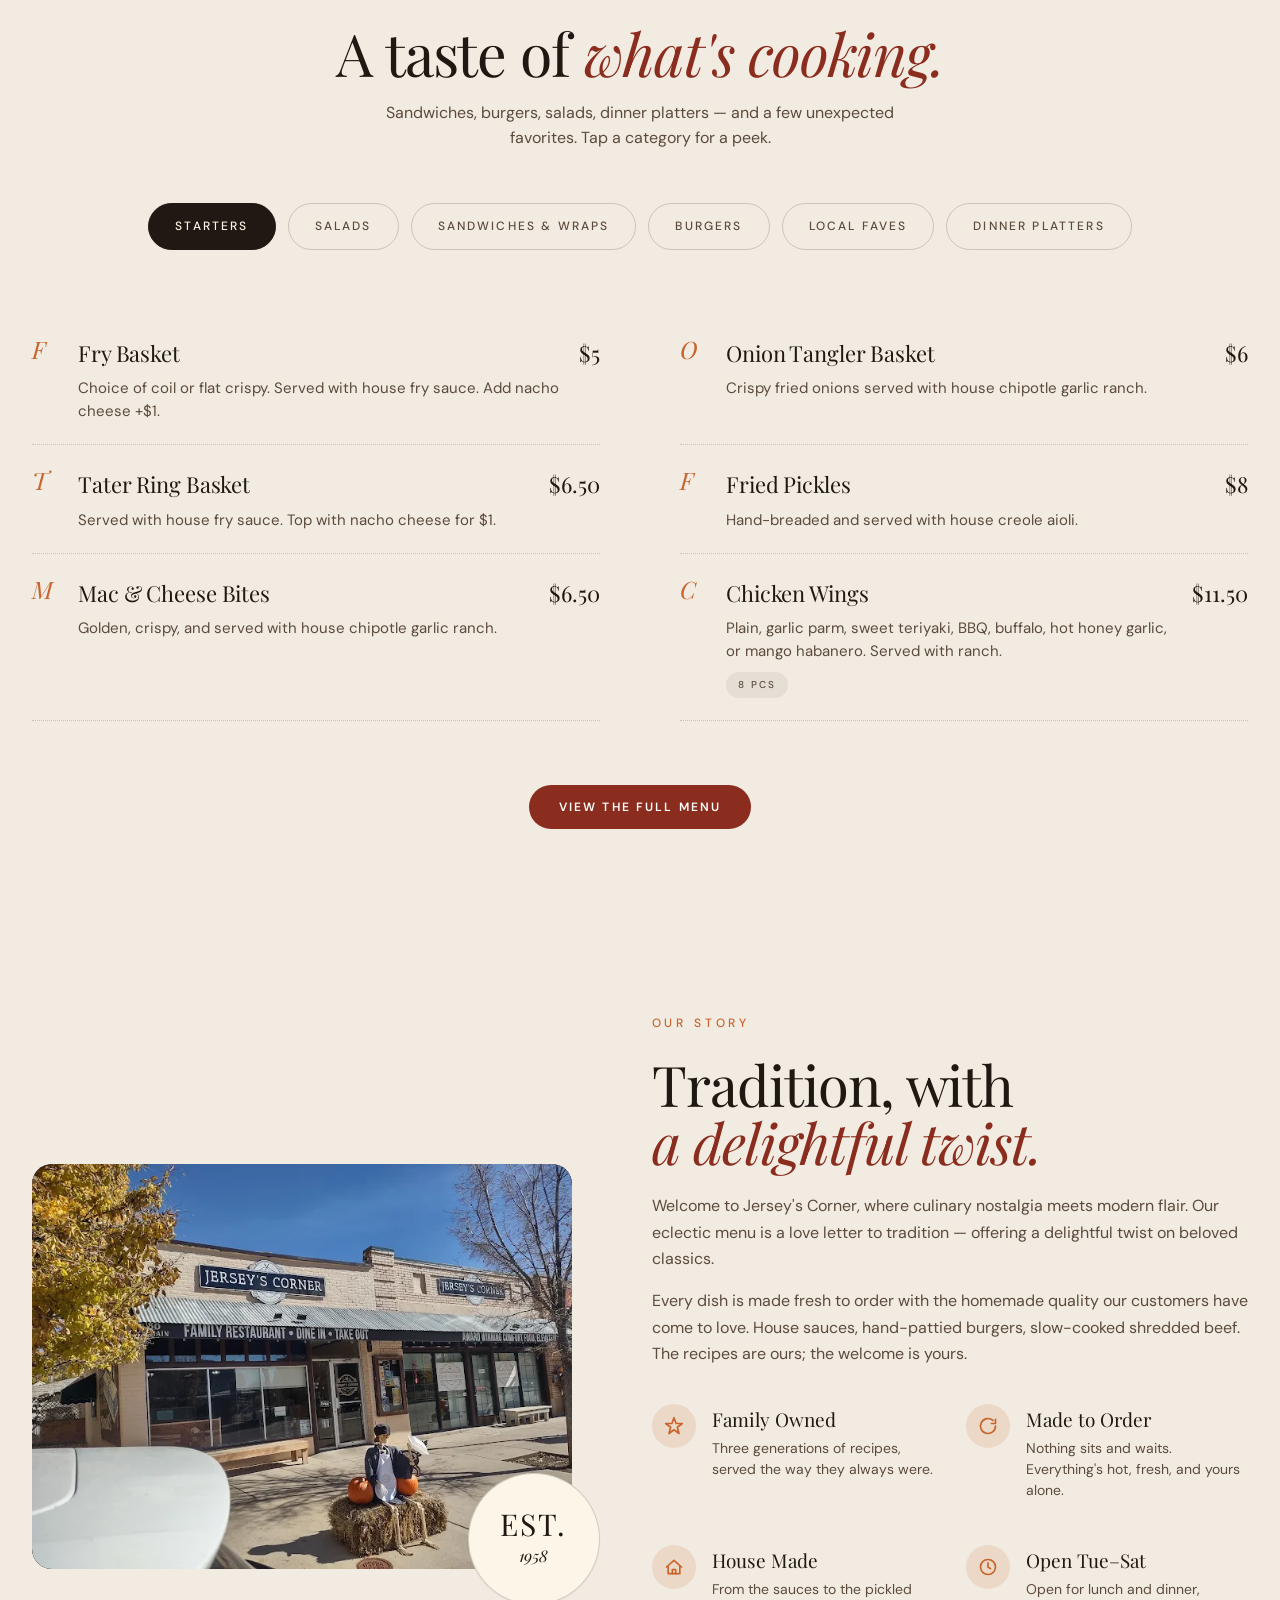
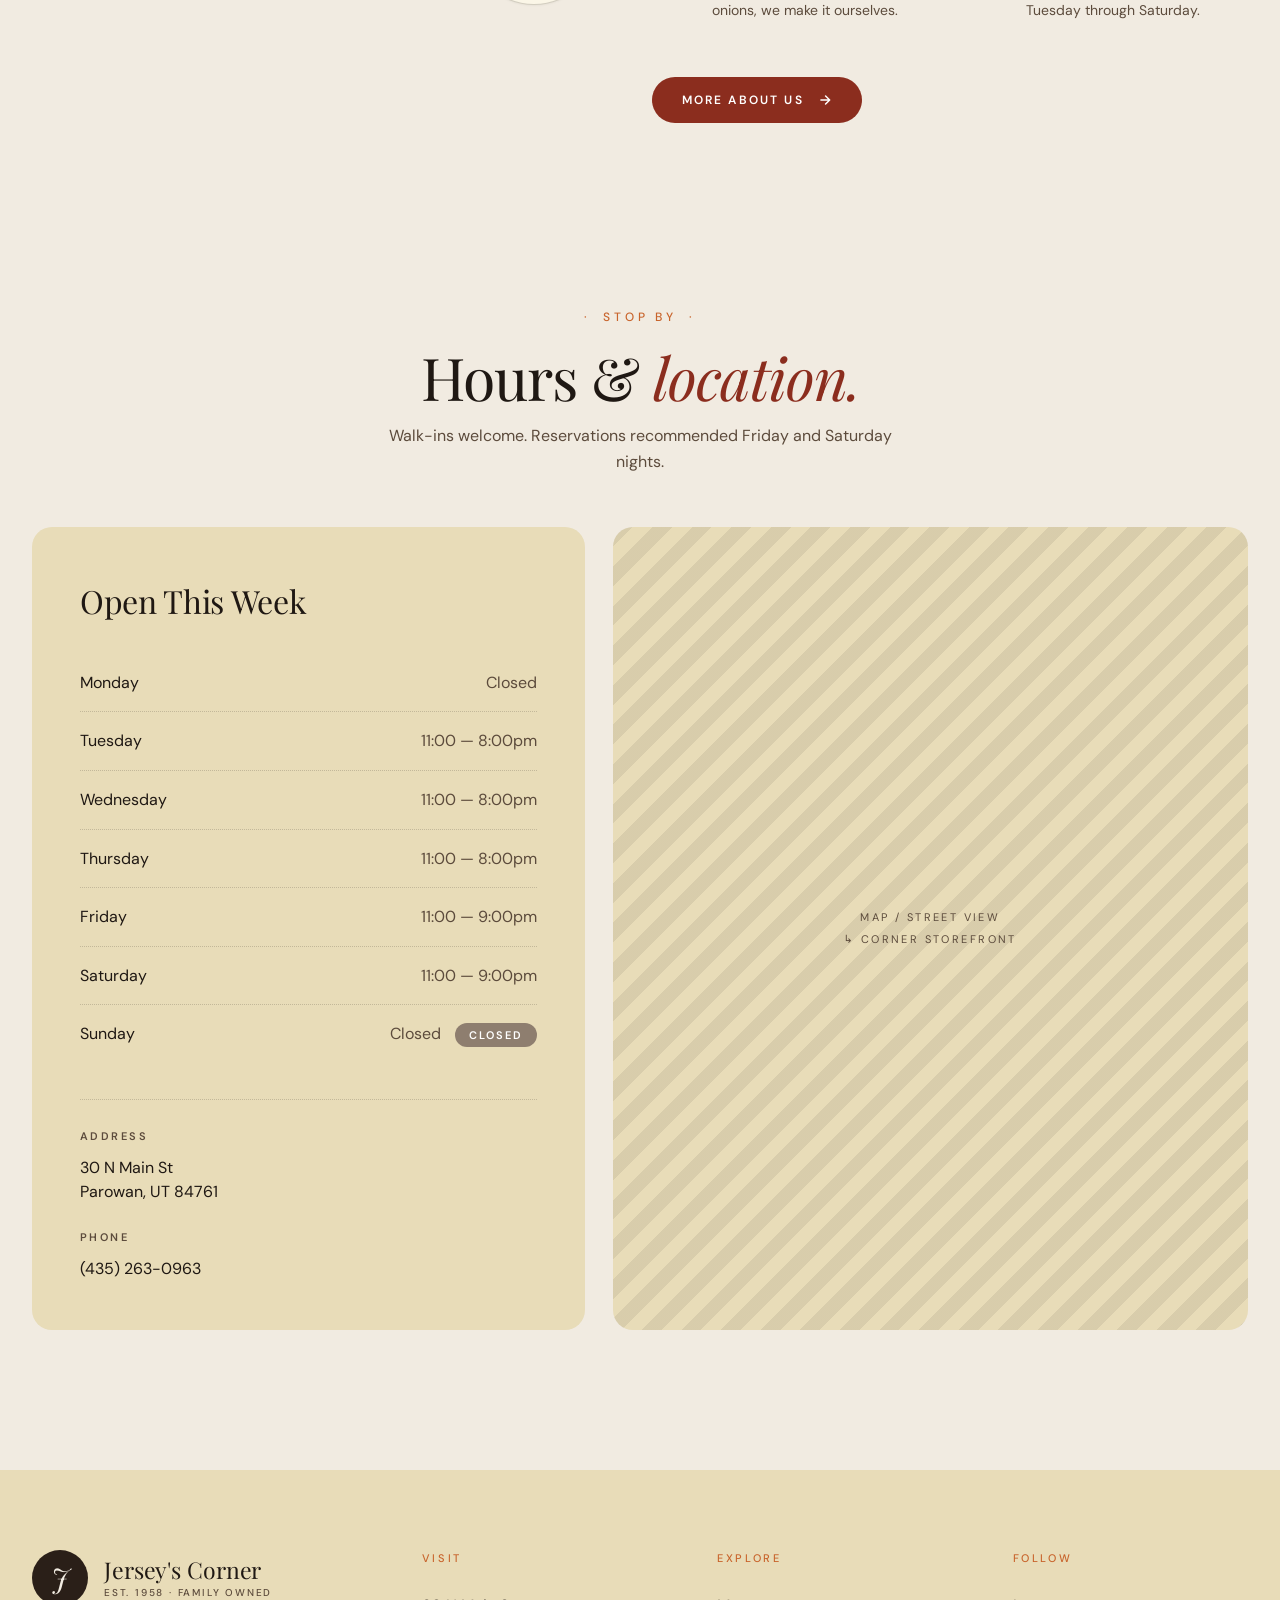
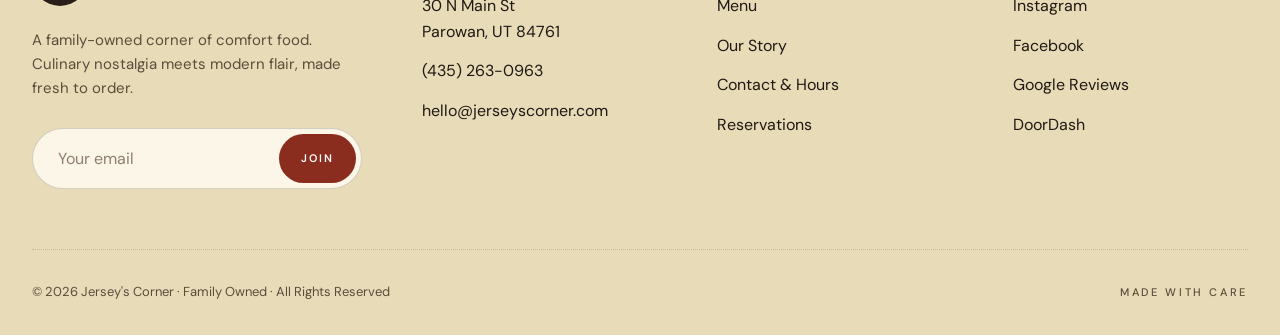
==== commit 50972bb9: "Add files via upload" ====
--- a/jerseys-corner/index.html
+++ b/jerseys-corner/index.html
@@ -88,28 +88,28 @@
       <div class="bestsellers__grid">
         <article class="dish-card" data-tint="cream">
           <span class="dish-card__tag">Bestseller</span>
-          <div class="dish-card__monogram">S</div>
+          <div class="dish-card__photo"><img src="images/smash-burger-tacos.jpg" alt="Smash Burger Tacos"></div>
           <h3 class="dish-card__name">Smash Burger Tacos</h3>
           <div class="dish-card__price">$13.95</div>
           <a href="menu.html" class="dish-card__btn">Order Now</a>
         </article>
 
         <article class="dish-card" data-tint="green">
-          <div class="dish-card__monogram">H</div>
+          <div class="dish-card__photo"><img src="images/hot-honey-chicken-closeup.jpg" alt="Hot Honey Garlic Chicken"></div>
           <h3 class="dish-card__name">Hot Honey Chicken</h3>
           <div class="dish-card__price">$15.50</div>
           <a href="menu.html" class="dish-card__btn">Order Now</a>
         </article>
 
         <article class="dish-card" data-tint="lilac">
-          <div class="dish-card__monogram">P</div>
+          <div class="dish-card__photo"><img src="images/pastrami-reuben.webp" alt="Pastrami Reuben"></div>
           <h3 class="dish-card__name">Pastrami Reuben</h3>
           <div class="dish-card__price">$15.00</div>
           <a href="menu.html" class="dish-card__btn">Order Now</a>
         </article>
 
         <article class="dish-card" data-tint="peach">
-          <div class="dish-card__monogram">R</div>
+          <div class="dish-card__photo"><img src="images/herb-butter-rib-eye.webp" alt="Herb Butter Rib Eye"></div>
           <h3 class="dish-card__name">Herb Butter Rib Eye</h3>
           <div class="dish-card__price">$30.00</div>
           <a href="menu.html" class="dish-card__btn">Order Now</a>
--- a/jerseys-corner/style.css
+++ b/jerseys-corner/style.css
@@ -449,6 +449,20 @@
   margin: 36px 0 36px;
   flex-shrink: 0;
 }
+.dish-card__photo {
+  width: 110px; height: 110px;
+  border-radius: 50%;
+  overflow: hidden;
+  margin: 36px 0;
+  flex-shrink: 0;
+  background: var(--brown-deep);
+}
+.dish-card__photo img {
+  width: 100%;
+  height: 100%;
+  object-fit: cover;
+  display: block;
+}
 .dish-card__name {
   font-family: var(--font-display);
   font-size: 24px;
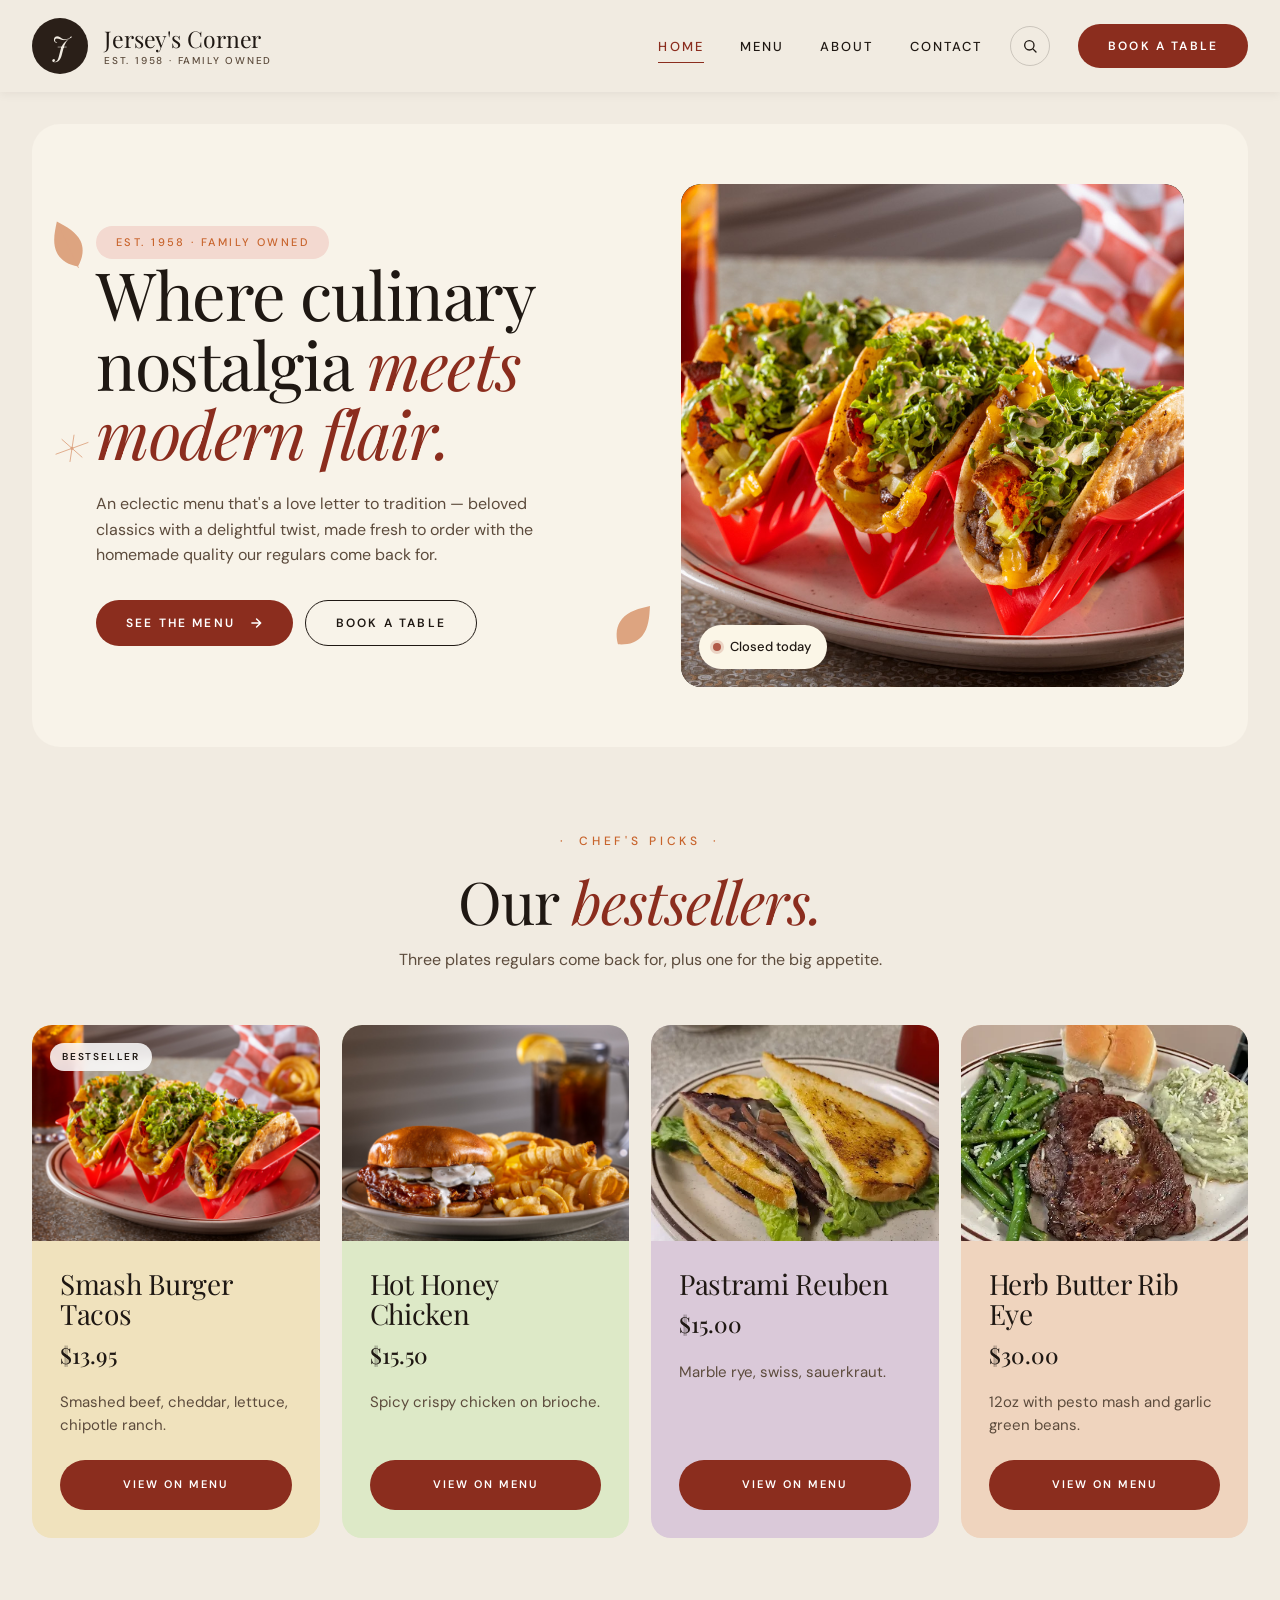
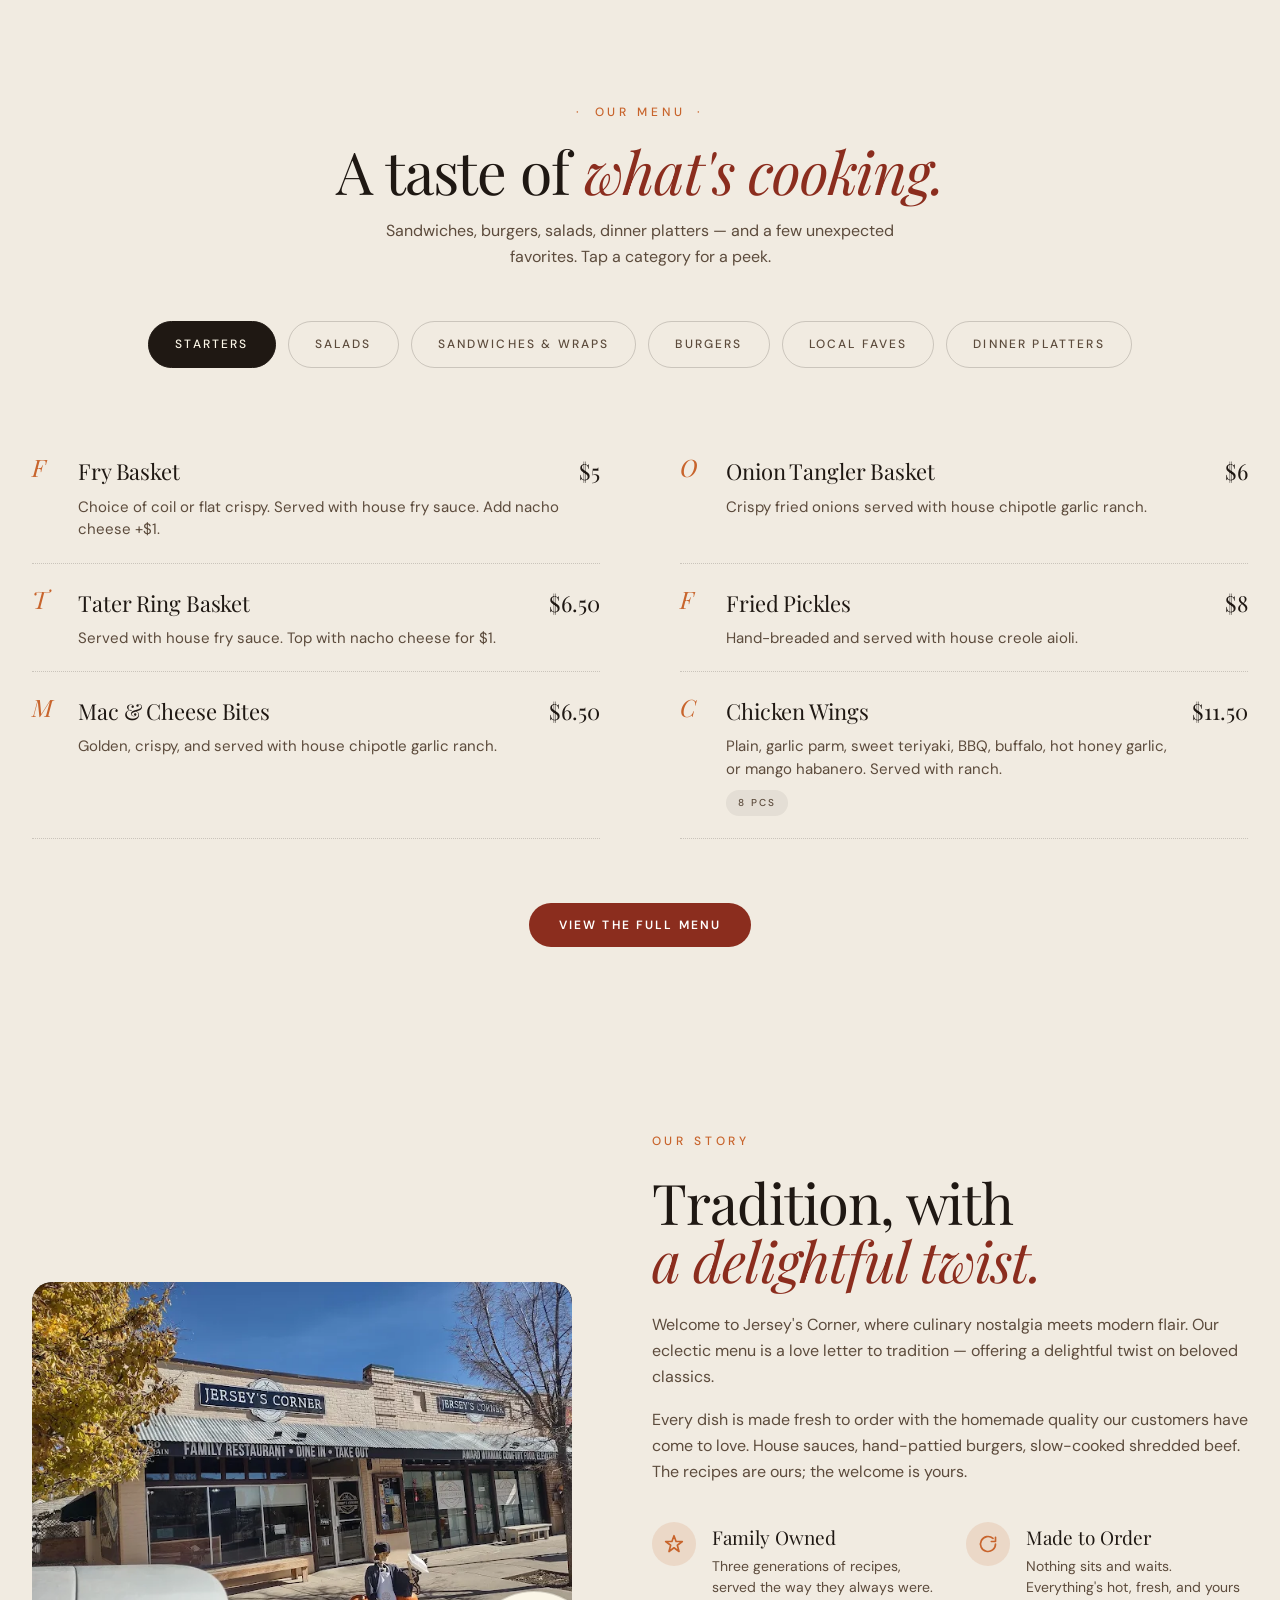
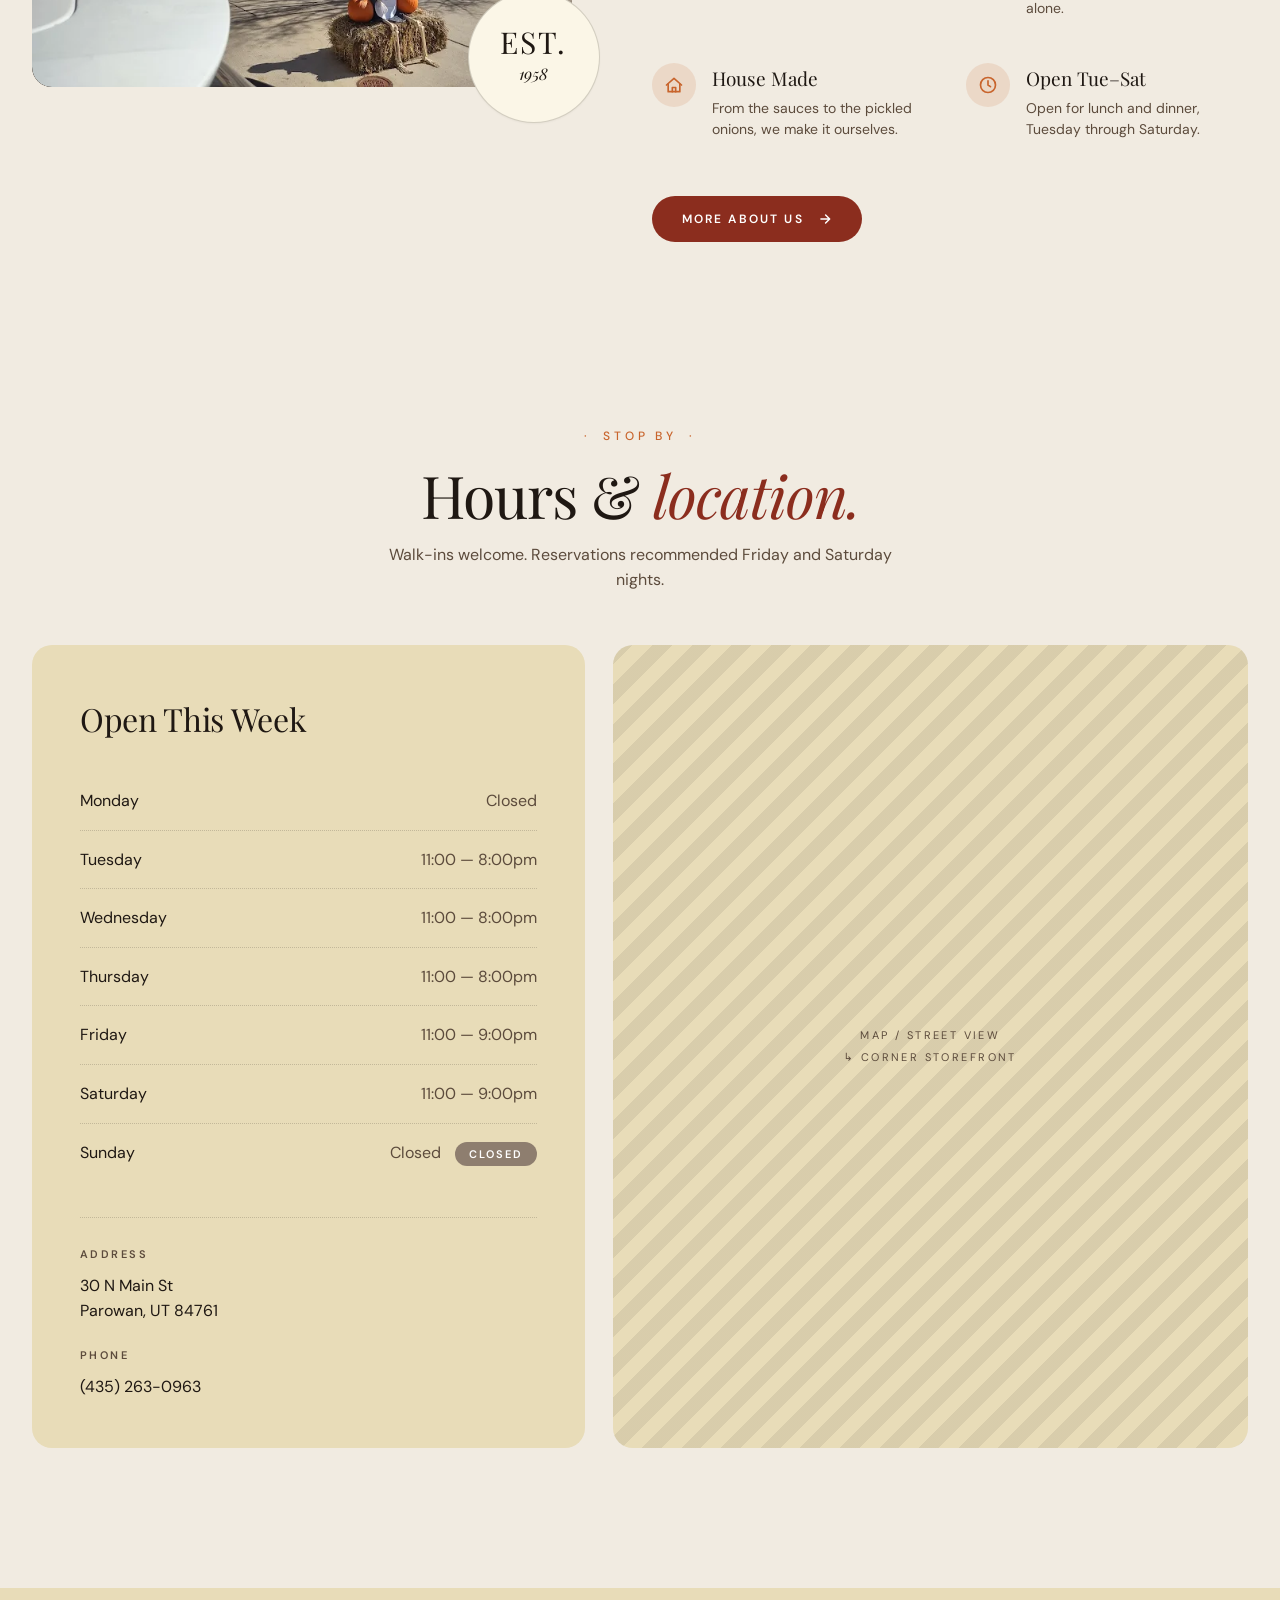
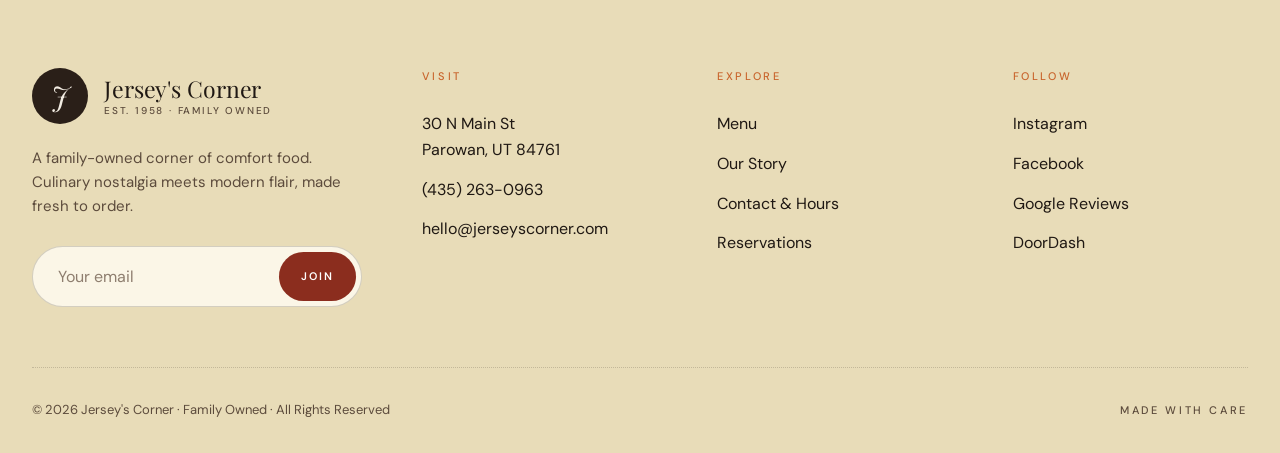
==== commit 29df4aee: "Add files via upload" ====
--- a/jerseys-corner/index.html
+++ b/jerseys-corner/index.html
@@ -89,30 +89,42 @@
         <article class="dish-card" data-tint="cream">
           <span class="dish-card__tag">Bestseller</span>
           <div class="dish-card__photo"><img src="images/smash-burger-tacos.jpg" alt="Smash Burger Tacos"></div>
-          <h3 class="dish-card__name">Smash Burger Tacos</h3>
-          <div class="dish-card__price">$13.95</div>
-          <a href="menu.html" class="dish-card__btn">Order Now</a>
+          <div class="dish-card__body">
+            <h3 class="dish-card__name">Smash Burger Tacos</h3>
+            <div class="dish-card__price">$13.95</div>
+            <p class="dish-card__desc">Smashed beef, cheddar, lettuce, chipotle ranch.</p>
+            <a href="menu.html" class="dish-card__btn">View on Menu</a>
+          </div>
         </article>
 
         <article class="dish-card" data-tint="green">
-          <div class="dish-card__photo"><img src="images/hot-honey-chicken-closeup.jpg" alt="Hot Honey Garlic Chicken"></div>
-          <h3 class="dish-card__name">Hot Honey Chicken</h3>
-          <div class="dish-card__price">$15.50</div>
-          <a href="menu.html" class="dish-card__btn">Order Now</a>
+          <div class="dish-card__photo"><img src="images/hot-honey-chicken.jpg" alt="Hot Honey Garlic Chicken"></div>
+          <div class="dish-card__body">
+            <h3 class="dish-card__name">Hot Honey Chicken</h3>
+            <div class="dish-card__price">$15.50</div>
+            <p class="dish-card__desc">Spicy crispy chicken on brioche.</p>
+            <a href="menu.html" class="dish-card__btn">View on Menu</a>
+          </div>
         </article>
 
         <article class="dish-card" data-tint="lilac">
           <div class="dish-card__photo"><img src="images/pastrami-reuben.webp" alt="Pastrami Reuben"></div>
-          <h3 class="dish-card__name">Pastrami Reuben</h3>
-          <div class="dish-card__price">$15.00</div>
-          <a href="menu.html" class="dish-card__btn">Order Now</a>
+          <div class="dish-card__body">
+            <h3 class="dish-card__name">Pastrami Reuben</h3>
+            <div class="dish-card__price">$15.00</div>
+            <p class="dish-card__desc">Marble rye, swiss, sauerkraut.</p>
+            <a href="menu.html" class="dish-card__btn">View on Menu</a>
+          </div>
         </article>
 
         <article class="dish-card" data-tint="peach">
           <div class="dish-card__photo"><img src="images/herb-butter-rib-eye.webp" alt="Herb Butter Rib Eye"></div>
-          <h3 class="dish-card__name">Herb Butter Rib Eye</h3>
-          <div class="dish-card__price">$30.00</div>
-          <a href="menu.html" class="dish-card__btn">Order Now</a>
+          <div class="dish-card__body">
+            <h3 class="dish-card__name">Herb Butter Rib Eye</h3>
+            <div class="dish-card__price">$30.00</div>
+            <p class="dish-card__desc">12oz with pesto mash and garlic green beans.</p>
+            <a href="menu.html" class="dish-card__btn">View on Menu</a>
+          </div>
         </article>
       </div>
     </div>
--- a/jerseys-corner/style.css
+++ b/jerseys-corner/style.css
@@ -409,11 +409,10 @@
 .dish-card {
   background: var(--bg-card);
   border-radius: var(--radius-card);
-  padding: 28px 28px 32px;
+  padding: 0;
   display: flex;
   flex-direction: column;
-  align-items: center;
-  text-align: center;
+  text-align: left;
   position: relative;
   overflow: hidden;
 }
@@ -425,7 +424,8 @@
 .dish-card__tag {
   position: absolute;
   top: 18px; left: 18px;
-  background: rgba(255, 255, 255, 0.65);
+  z-index: 2;
+  background: rgba(255, 255, 255, 0.85);
   padding: 6px 12px;
   border-radius: var(--radius-pill);
   font-size: 10px;
@@ -436,25 +436,10 @@
   backdrop-filter: blur(4px);
 }
 
-.dish-card__monogram {
-  width: 110px; height: 110px;
-  border-radius: 50%;
-  background: var(--brown-deep);
-  color: var(--bg-cream);
-  display: grid;
-  place-items: center;
-  font-family: var(--font-display);
-  font-size: 50px;
-  font-style: italic;
-  margin: 36px 0 36px;
-  flex-shrink: 0;
-}
 .dish-card__photo {
-  width: 110px; height: 110px;
-  border-radius: 50%;
+  width: 100%;
+  aspect-ratio: 4 / 3;
   overflow: hidden;
-  margin: 36px 0;
-  flex-shrink: 0;
   background: var(--brown-deep);
 }
 .dish-card__photo img {
@@ -463,30 +448,49 @@
   object-fit: cover;
   display: block;
 }
+
+.dish-card__body {
+  padding: 28px 28px 28px;
+  display: flex;
+  flex-direction: column;
+  flex: 1;
+}
 .dish-card__name {
   font-family: var(--font-display);
-  font-size: 24px;
+  font-size: 28px;
   font-weight: 400;
   margin-bottom: 8px;
-  letter-spacing: -0.005em;
+  letter-spacing: -0.01em;
+  color: var(--ink);
+  line-height: 1.1;
 }
 .dish-card__price {
   font-family: var(--font-display);
-  font-size: 23px;
+  font-size: 22px;
+  font-weight: 500;
+  margin-bottom: 18px;
+  color: var(--ink);
+}
+.dish-card__desc {
+  font-size: 15px;
+  color: var(--ink-soft);
+  line-height: 1.5;
   margin-bottom: 24px;
-  color: var(--ink-soft);
+  flex: 1;
 }
 .dish-card__btn {
   width: 100%;
   background: var(--burgundy);
   color: #fff;
-  padding: 14px 20px;
+  padding: 16px 20px;
   border-radius: var(--radius-pill);
   font-size: 11px;
   letter-spacing: 0.18em;
   text-transform: uppercase;
   font-weight: 600;
   transition: background 0.2s;
+  text-align: center;
+  display: block;
 }
 .dish-card__btn:hover { background: var(--burgundy-dark); }
 
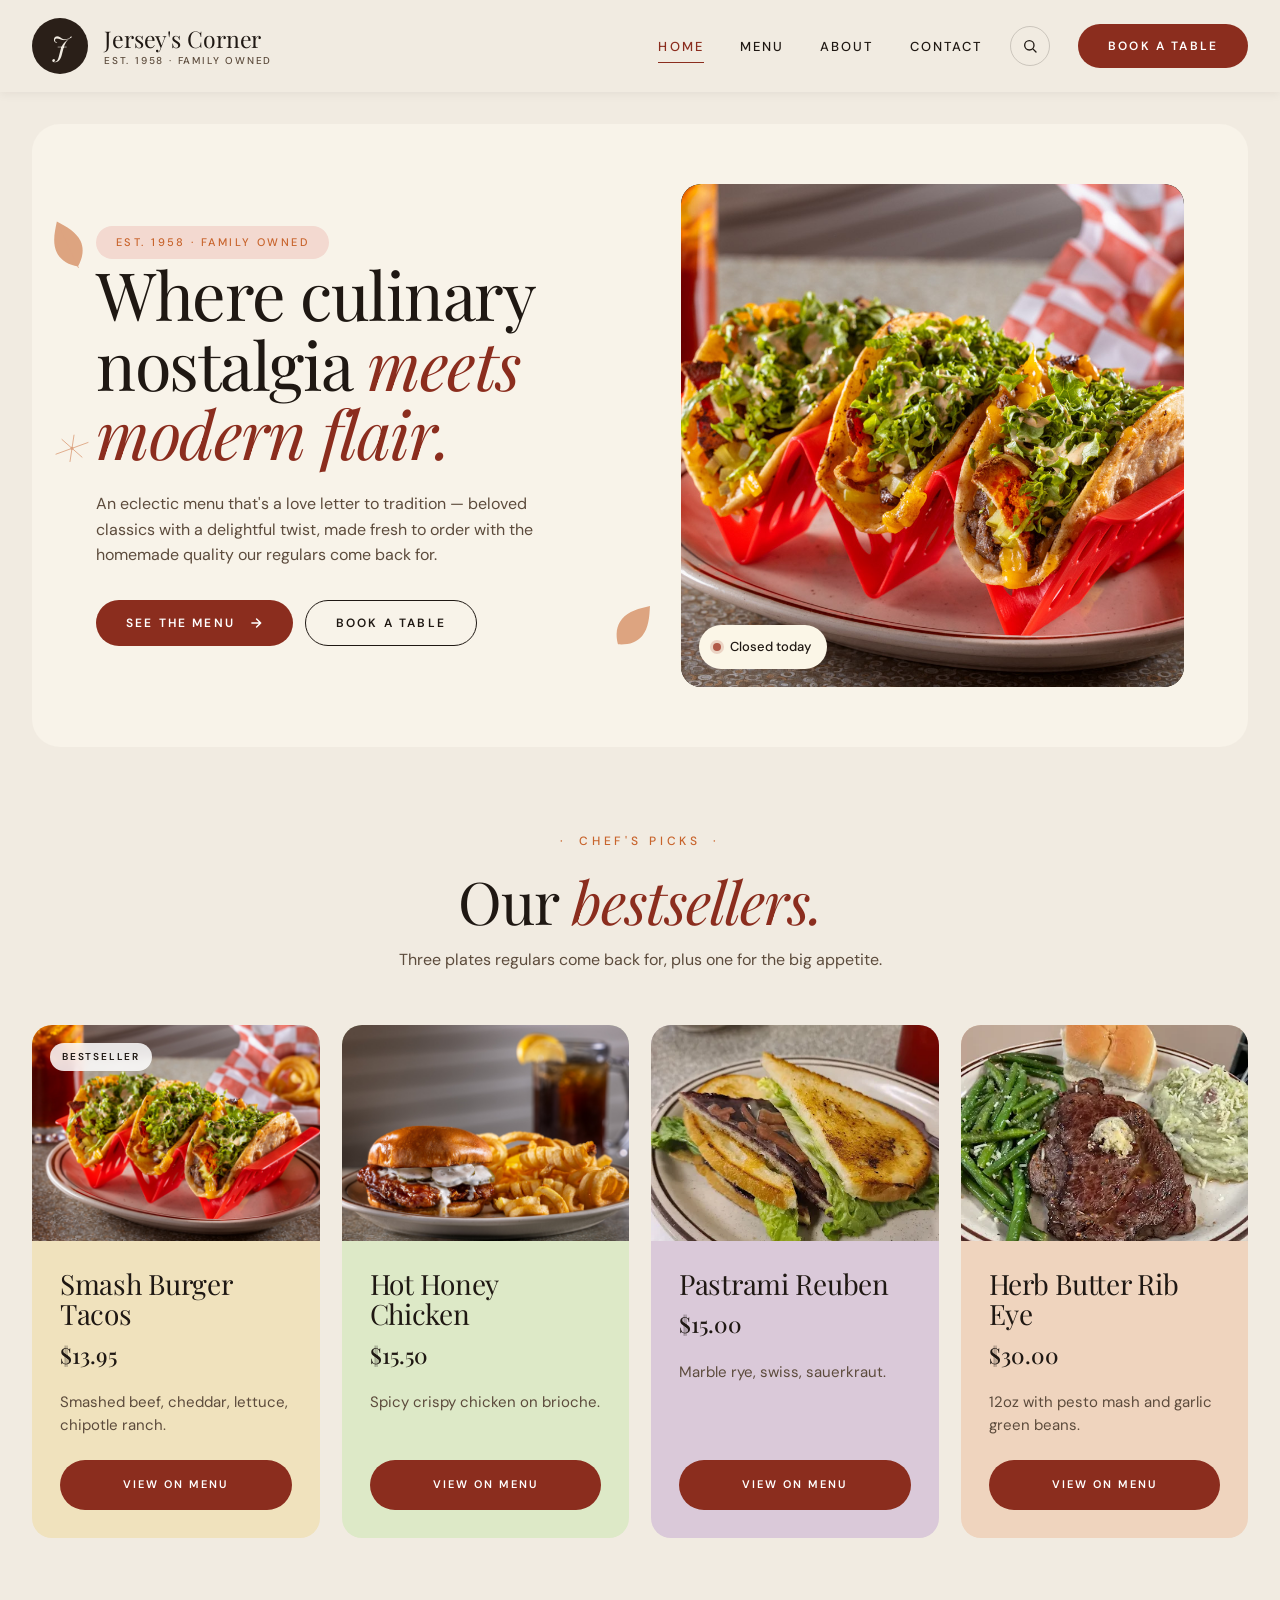
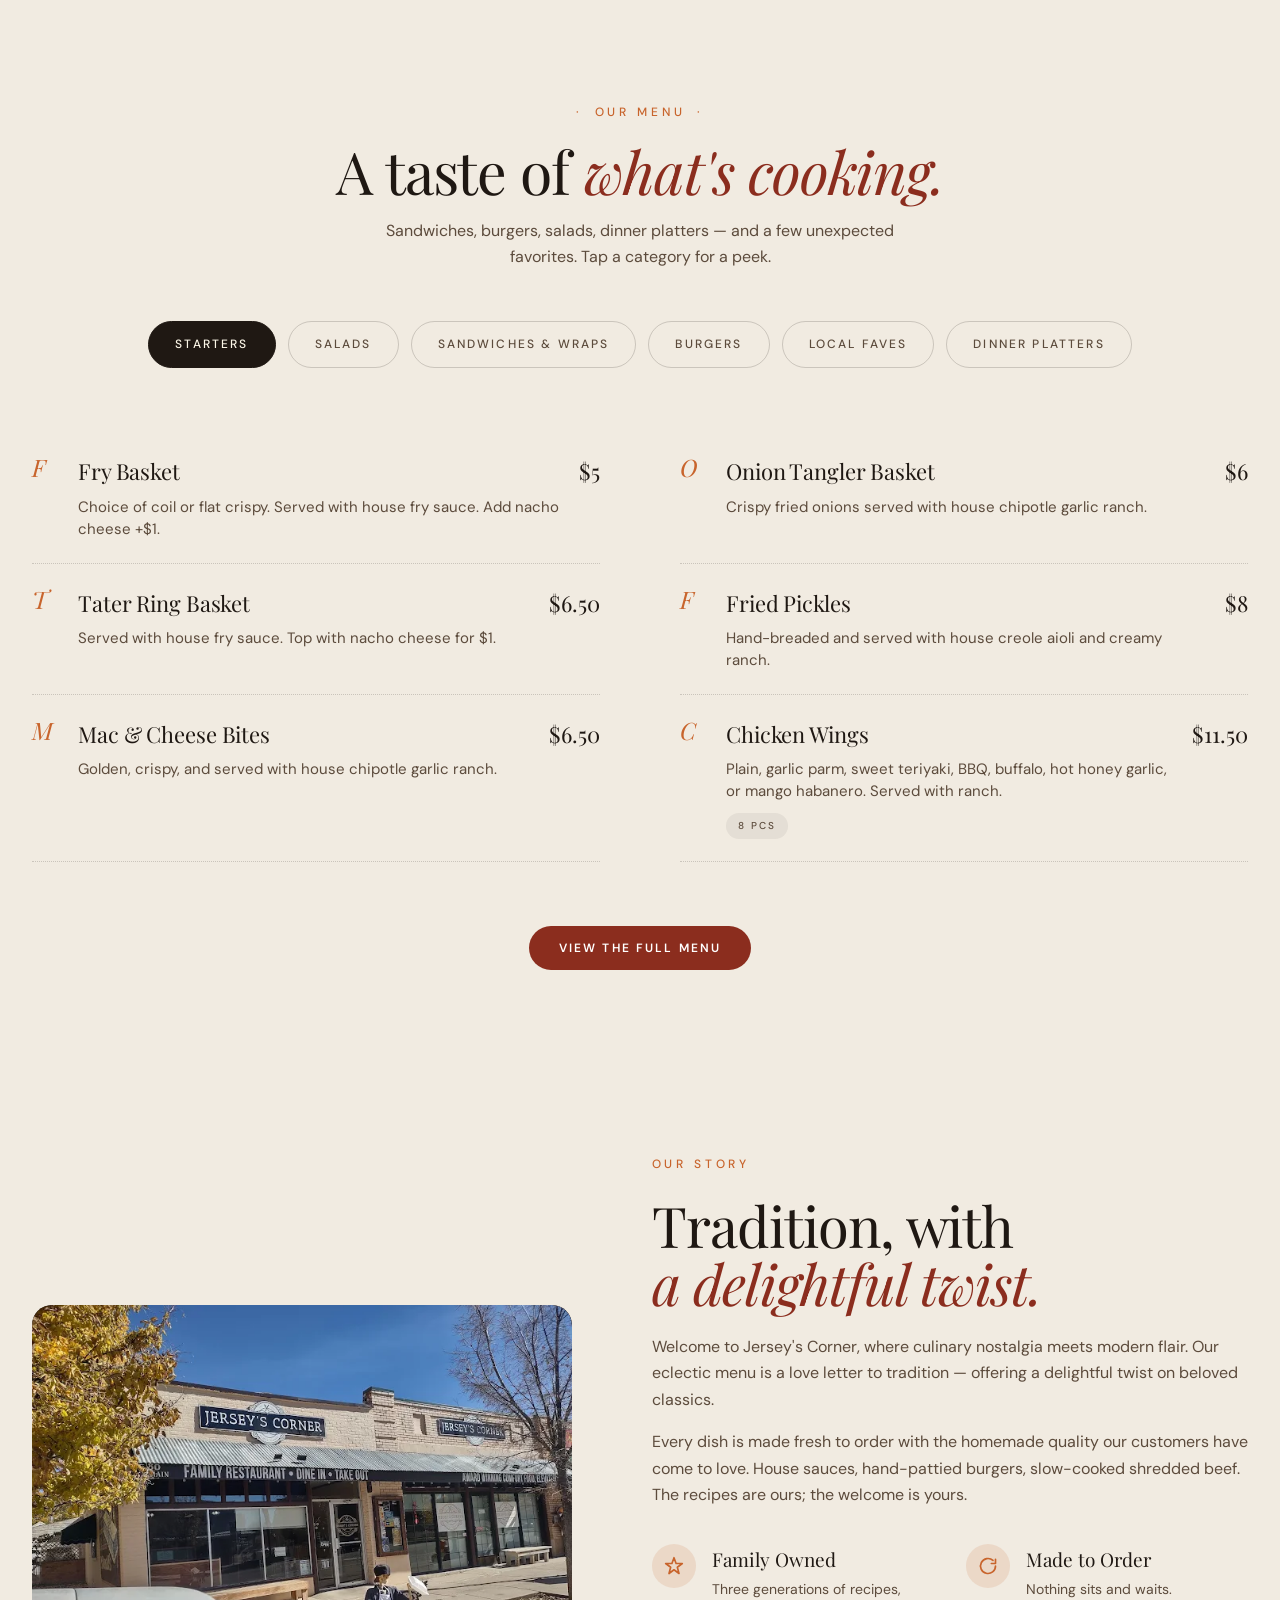
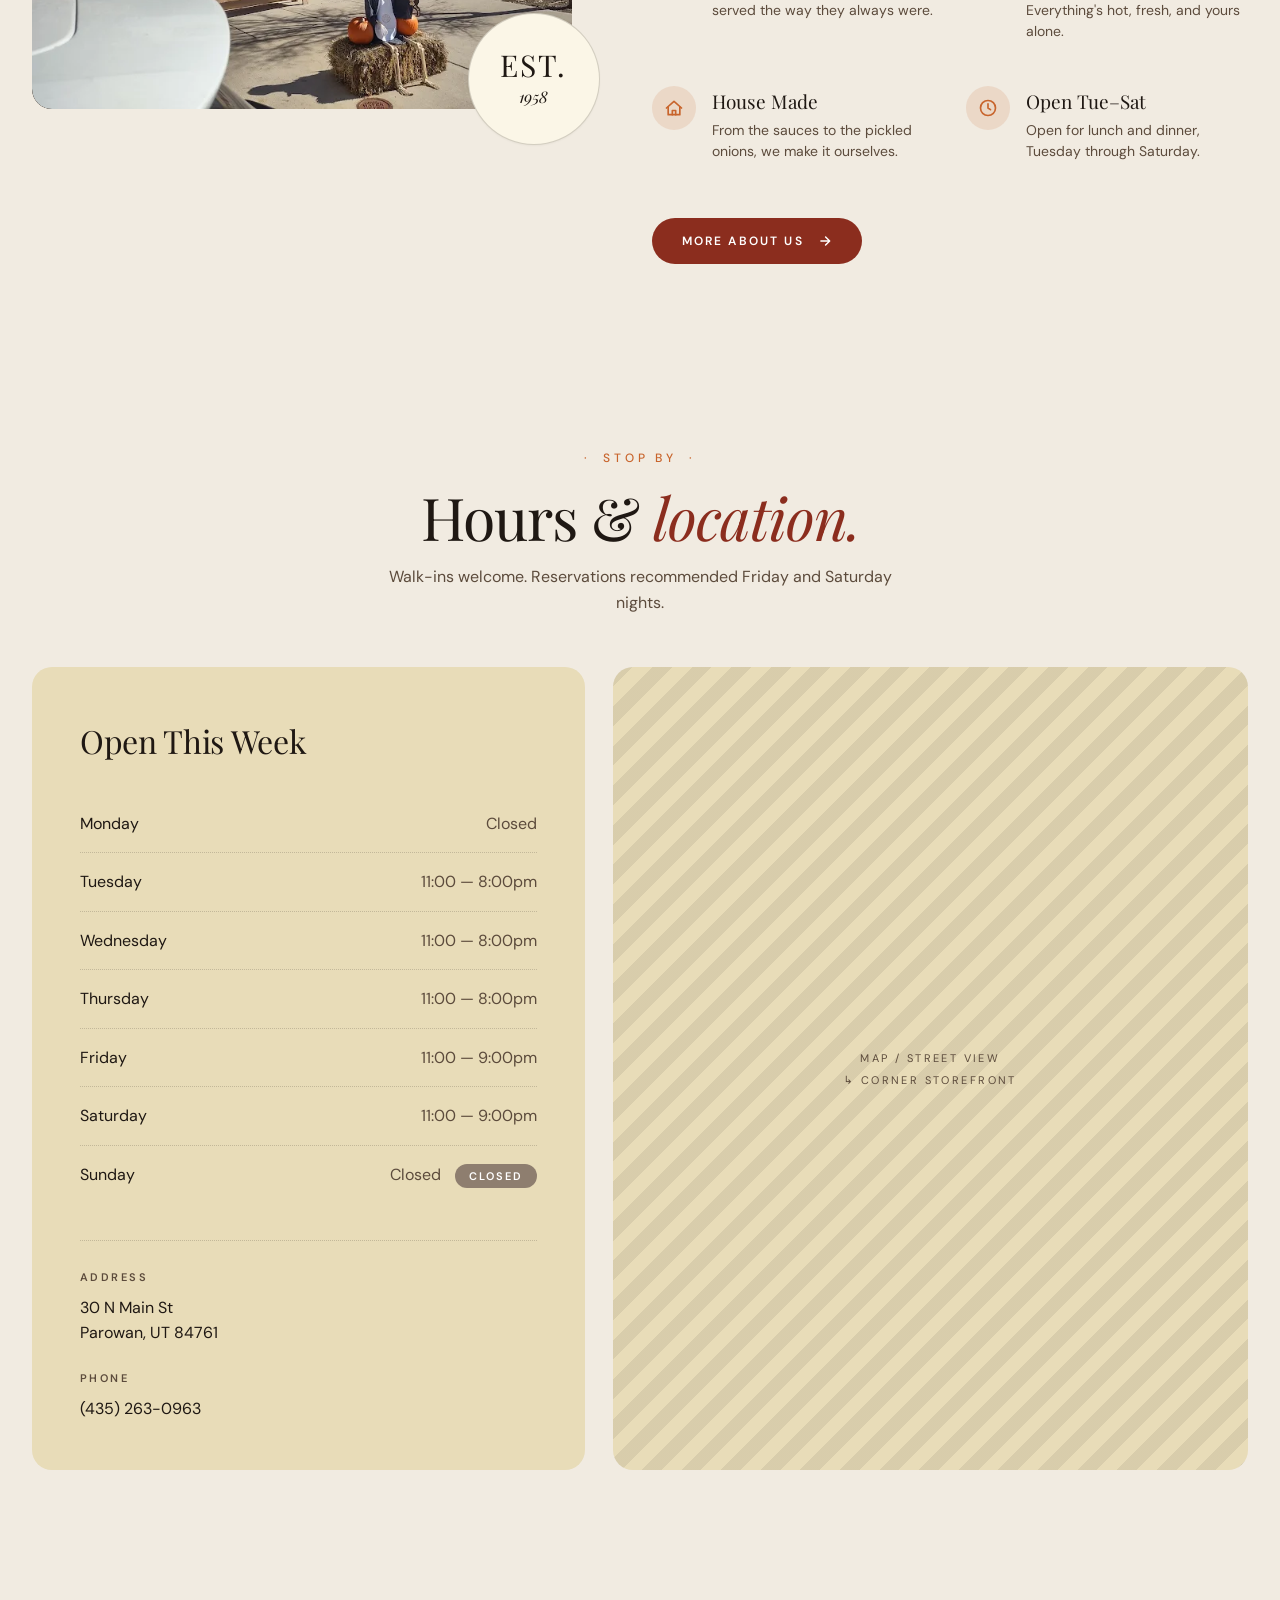
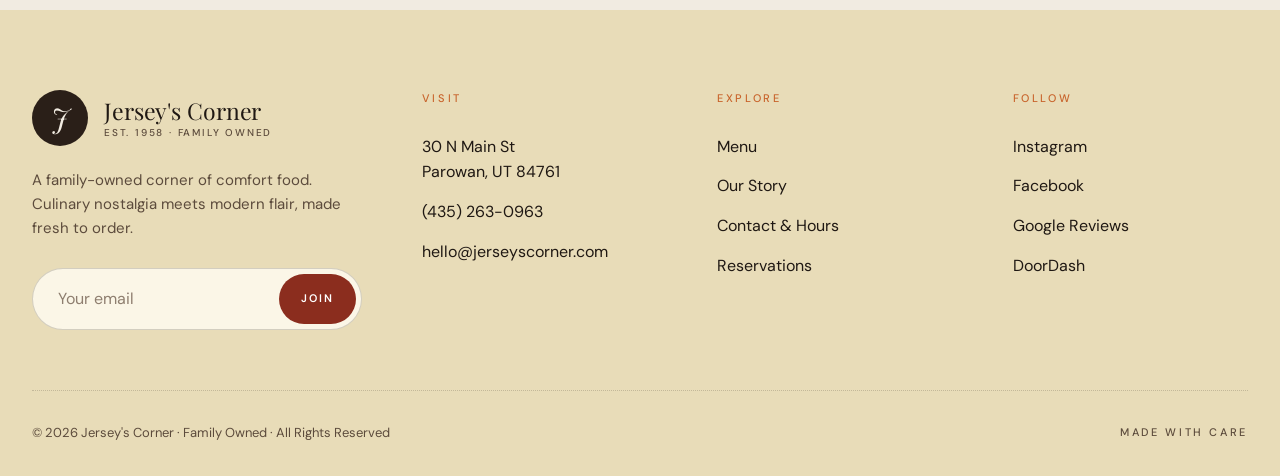
==== commit 84d60c0f: "Add files via upload" ====
--- a/jerseys-corner/index.html
+++ b/jerseys-corner/index.html
@@ -141,70 +141,15 @@
       </div>
 
       <div class="menu-pills">
-        <button class="menu-pill is-active">Starters</button>
-        <button class="menu-pill">Salads</button>
-        <button class="menu-pill">Sandwiches &amp; Wraps</button>
-        <button class="menu-pill">Burgers</button>
-        <button class="menu-pill">Local Faves</button>
-        <button class="menu-pill">Dinner Platters</button>
-      </div>
-
-      <div class="menu-grid">
-        <div class="menu-item">
-          <div class="menu-item__mono">F</div>
-          <div class="menu-item__body">
-            <h4 class="menu-item__title">Fry Basket</h4>
-            <p class="menu-item__desc">Choice of coil or flat crispy. Served with house fry sauce. Add nacho cheese +$1.</p>
-          </div>
-          <div class="menu-item__price">$5</div>
-        </div>
-
-        <div class="menu-item">
-          <div class="menu-item__mono">O</div>
-          <div class="menu-item__body">
-            <h4 class="menu-item__title">Onion Tangler Basket</h4>
-            <p class="menu-item__desc">Crispy fried onions served with house chipotle garlic ranch.</p>
-          </div>
-          <div class="menu-item__price">$6</div>
-        </div>
-
-        <div class="menu-item">
-          <div class="menu-item__mono">T</div>
-          <div class="menu-item__body">
-            <h4 class="menu-item__title">Tater Ring Basket</h4>
-            <p class="menu-item__desc">Served with house fry sauce. Top with nacho cheese for $1.</p>
-          </div>
-          <div class="menu-item__price">$6.50</div>
-        </div>
-
-        <div class="menu-item">
-          <div class="menu-item__mono">F</div>
-          <div class="menu-item__body">
-            <h4 class="menu-item__title">Fried Pickles</h4>
-            <p class="menu-item__desc">Hand-breaded and served with house creole aioli.</p>
-          </div>
-          <div class="menu-item__price">$8</div>
-        </div>
-
-        <div class="menu-item">
-          <div class="menu-item__mono">M</div>
-          <div class="menu-item__body">
-            <h4 class="menu-item__title">Mac &amp; Cheese Bites</h4>
-            <p class="menu-item__desc">Golden, crispy, and served with house chipotle garlic ranch.</p>
-          </div>
-          <div class="menu-item__price">$6.50</div>
-        </div>
-
-        <div class="menu-item">
-          <div class="menu-item__mono">C</div>
-          <div class="menu-item__body">
-            <h4 class="menu-item__title">Chicken Wings</h4>
-            <p class="menu-item__desc">Plain, garlic parm, sweet teriyaki, BBQ, buffalo, hot honey garlic, or mango habanero. Served with ranch.</p>
-            <div class="menu-item__tags"><span class="tag">8 pcs</span></div>
-          </div>
-          <div class="menu-item__price">$11.50</div>
-        </div>
-      </div>
+        <button class="menu-pill is-active" data-category="Starters">Starters</button>
+        <button class="menu-pill" data-category="Salads">Salads</button>
+        <button class="menu-pill" data-category="Sandwiches &amp; Wraps">Sandwiches &amp; Wraps</button>
+        <button class="menu-pill" data-category="Burgers">Burgers</button>
+        <button class="menu-pill" data-category="Local Faves">Local Faves</button>
+        <button class="menu-pill" data-category="Dinner Platters">Dinner Platters</button>
+      </div>
+
+      <div class="menu-grid" id="menuGrid"></div>
 
       <div class="menu-cta">
         <a href="menu.html" class="btn btn--primary">View the Full Menu</a>
@@ -430,6 +375,48 @@
         heroPill.classList.toggle('open-pill--closed', !isOpen);
       }
     })();
+
+    // Menu category switcher
+    (function () {
+      var menuData = {"Starters": [{"name": "Fry Basket", "desc": "Choice of coil or flat crispy. Served with house fry sauce. Add nacho cheese +$1.", "price": "$5"}, {"name": "Onion Tangler Basket", "desc": "Crispy fried onions served with house chipotle garlic ranch.", "price": "$6"}, {"name": "Tater Ring Basket", "desc": "Served with house fry sauce. Top with nacho cheese for $1.", "price": "$6.50"}, {"name": "Fried Pickles", "desc": "Hand-breaded and served with house creole aioli and creamy ranch.", "price": "$8"}, {"name": "Mac & Cheese Bites", "desc": "Golden, crispy, and served with house chipotle garlic ranch.", "price": "$6.50"}, {"name": "Chicken Wings", "desc": "Plain, garlic parm, sweet teriyaki, BBQ, buffalo, hot honey garlic, or mango habanero. Served with ranch.", "price": "$11.50", "tag": "8 pcs"}], "Salads": [{"name": "House Salad", "desc": "Green leaf lettuce, grape tomatoes, cucumbers, cheddar, and croutons with choice of dressing.", "price": "$6.50"}, {"name": "Orange Chicken Salad", "desc": "Crispy or grilled chicken, shredded carrots, tomatoes, cucumbers, crispy noodles, and mandarin oranges with blood orange shallot vinaigrette.", "price": "$14.50"}, {"name": "Chef Salad", "desc": "Green leaf lettuce, grilled chicken, grape tomatoes, shredded carrots, cucumbers, cheddar, swiss, and hardboiled egg with choice of dressing.", "price": "$11.50"}], "Sandwiches & Wraps": [{"name": "Original Chicken Sandwich Popular", "desc": "Grilled or crispy chicken breast with chipotle mayo, red onion, tomato, and lettuce on brioche bun.", "price": "$11.50", "tag": "Popular"}, {"name": "Hot Honey Garlic Chicken", "desc": "Crispy chicken breast tossed in hot honey garlic sauce with house ranch and pickles on brioche bun.", "price": "$15.50", "tag": "Spicy"}, {"name": "Pastrami Reuben", "desc": "Pastrami, swiss, sauerkraut, and house 1000 island on grilled marble rye.", "price": "$15"}, {"name": "Philly Cheesesteak", "desc": "Thin sliced beef, grilled onions, red peppers, and mushrooms topped with cheese sauce on a grilled toasted hoagie.", "price": "$13"}, {"name": "Hot N' Nasty Grilled Cheese", "desc": "Shredded beef, house pickled onions, swiss, blackberry jam, and lettuce on grilled sourdough.", "price": "$13"}, {"name": "Veggie Sandwich", "desc": "Cucumber, red onion, tomato, avocado, shredded carrots, sprouts, lettuce, and chipotle aioli.", "price": "$11", "tag": "Veggie"}], "Burgers": [{"name": "Plain Jane", "desc": "Cheeseburger with onion, tomato, lettuce, and house burger sauce.", "price": "$12"}, {"name": "Garlic Lovers", "desc": "Cheeseburger with grilled onions and garlic aioli.", "price": "$13"}, {"name": "Western", "desc": "Cheeseburger with crispy fried onions and BBQ sauce. Add bacon +$2.", "price": "$13"}, {"name": "Mac Attack", "desc": "Cheeseburger with cheddar, bacon, house mac & cheese, and chipotle aioli.", "price": "$15"}, {"name": "Pastrami", "desc": "Cheeseburger with swiss, thin sliced pastrami, onion, tomato, lettuce, and house burger sauce.", "price": "$15.50"}, {"name": "TKO", "desc": "Pepper jack cheese, jalapeño poppers, bacon, and jalapeño ranch.", "price": "$15", "tag": "Spicy"}], "Local Faves": [{"name": "Smash Burger Tacos Popular", "desc": "A mini bacon smash burger in a street taco. 6 oz beef patty, diced pickles, cheddar, bacon, shredded lettuce, and chipotle garlic ranch in flour tortillas. 3 to an order.", "price": "$13.95", "tag": "Popular"}, {"name": "Carnita Tacos", "desc": "Shredded pork, avocado, salsa verde, oaxaca cheese, and chicharrones in a warm corn tortilla. 3 to an order.", "price": "$13.95"}, {"name": "Greek Gyro", "desc": "Lamb and beef gyro meat with red onion, tomato, lettuce, tzatziki, and feta in a warm pita wrap. Served with greek seasoned thick fries.", "price": "$15"}, {"name": "Bubba Mac", "desc": "Crispy chicken breast, house mac and cheese, black truffle hot sauce, and mayo on a brioche bun.", "price": "$16"}, {"name": "Dirty South Grilled Cheese", "desc": "House mac and cheese, BBQ pulled pork, and cheddar on grilled sourdough.", "price": "$15"}, {"name": "Bacon Mushroom Swiss Burger", "desc": "6 oz. patty, grilled mushrooms, bacon, swiss, and burger sauce on a brioche bun.", "price": "$15"}], "Dinner Platters": [{"name": "Chicken Parmesan", "desc": "Breaded chicken breast with marinara, melted mozzarella, and parmesan on a bed of linguine. Includes a small side salad with choice of dressing and a roll.", "price": "$18.50"}, {"name": "Chicken Basil Alfredo", "desc": "Fire-braised chicken breast on top of linguine with house basil alfredo and parmesan. Served with side salad and a roll.", "price": "$18.50"}, {"name": "Herb Butter Rib Eye Dinner Popular", "desc": "12 oz. ribeye topped with house-made herb butter, served with basil pesto mashed potatoes, garlic green beans, a small side salad, and a roll.", "price": "$30", "tag": "Popular"}, {"name": "Waffle Tower Mac", "desc": "Two crispy mac & cheese waffles topped with shredded pork, house-made pickled onions, and a BBQ sauce drizzle.", "price": "$16.50", "tag": "House Special"}]};
+
+      var grid = document.getElementById('menuGrid');
+      var pills = document.querySelectorAll('.menu-pill');
+
+      function render(category) {
+        var items = menuData[category] || [];
+        grid.innerHTML = items.map(function (item) {
+          var initial = item.name.charAt(0).toUpperCase();
+          var tagHtml = item.tag
+            ? '<div class="menu-item__tags"><span class="tag">' + item.tag + '</span></div>'
+            : '';
+          return [
+            '<div class="menu-item">',
+              '<div class="menu-item__mono">', initial, '</div>',
+              '<div class="menu-item__body">',
+                '<h4 class="menu-item__title">', item.name, '</h4>',
+                item.desc ? '<p class="menu-item__desc">' + item.desc + '</p>' : '',
+                tagHtml,
+              '</div>',
+              '<div class="menu-item__price">', item.price, '</div>',
+            '</div>'
+          ].join('');
+        }).join('');
+      }
+
+      // Initial render — match the active pill
+      var activePill = document.querySelector('.menu-pill.is-active');
+      render(activePill ? activePill.dataset.category : 'Starters');
+
+      // Click handlers
+      pills.forEach(function (pill) {
+        pill.addEventListener('click', function () {
+          pills.forEach(function (p) { p.classList.remove('is-active'); });
+          pill.classList.add('is-active');
+          render(pill.dataset.category);
+        });
+      });
+    })();
   </script>
 
 </body>
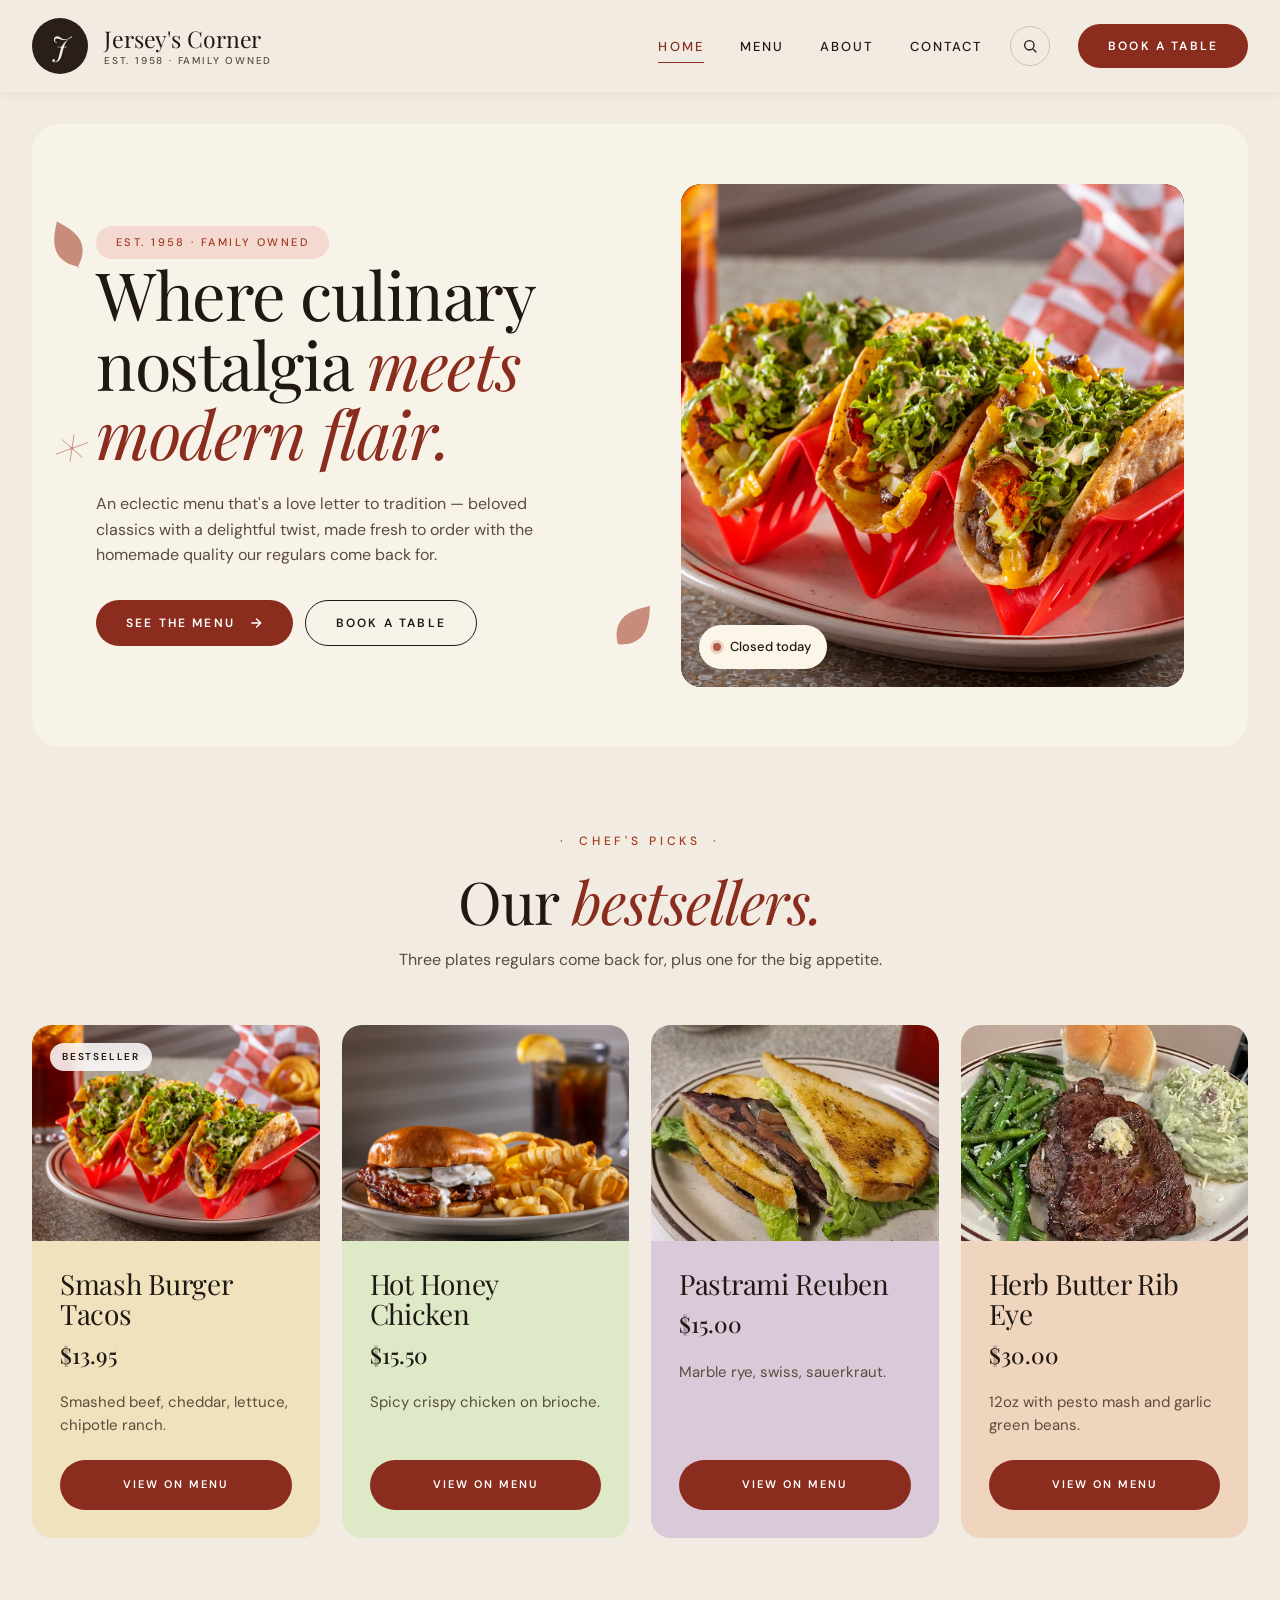
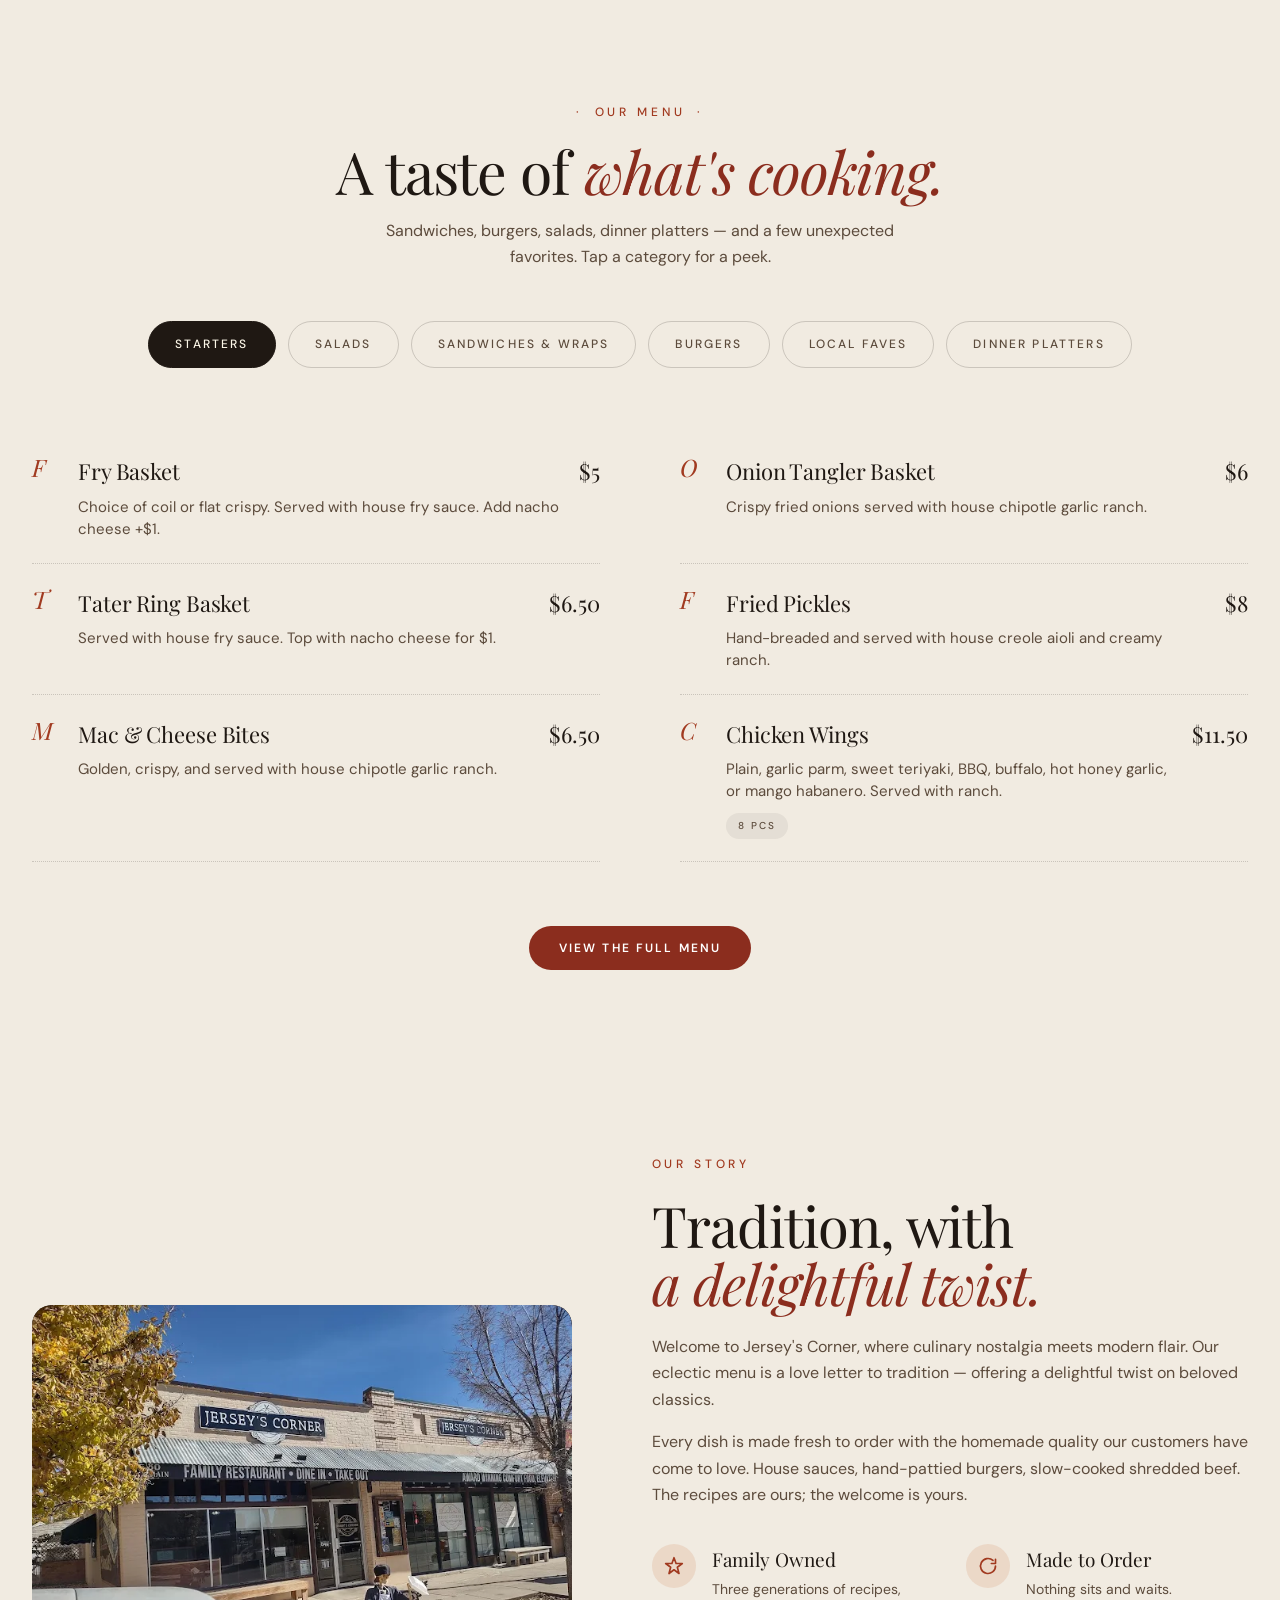
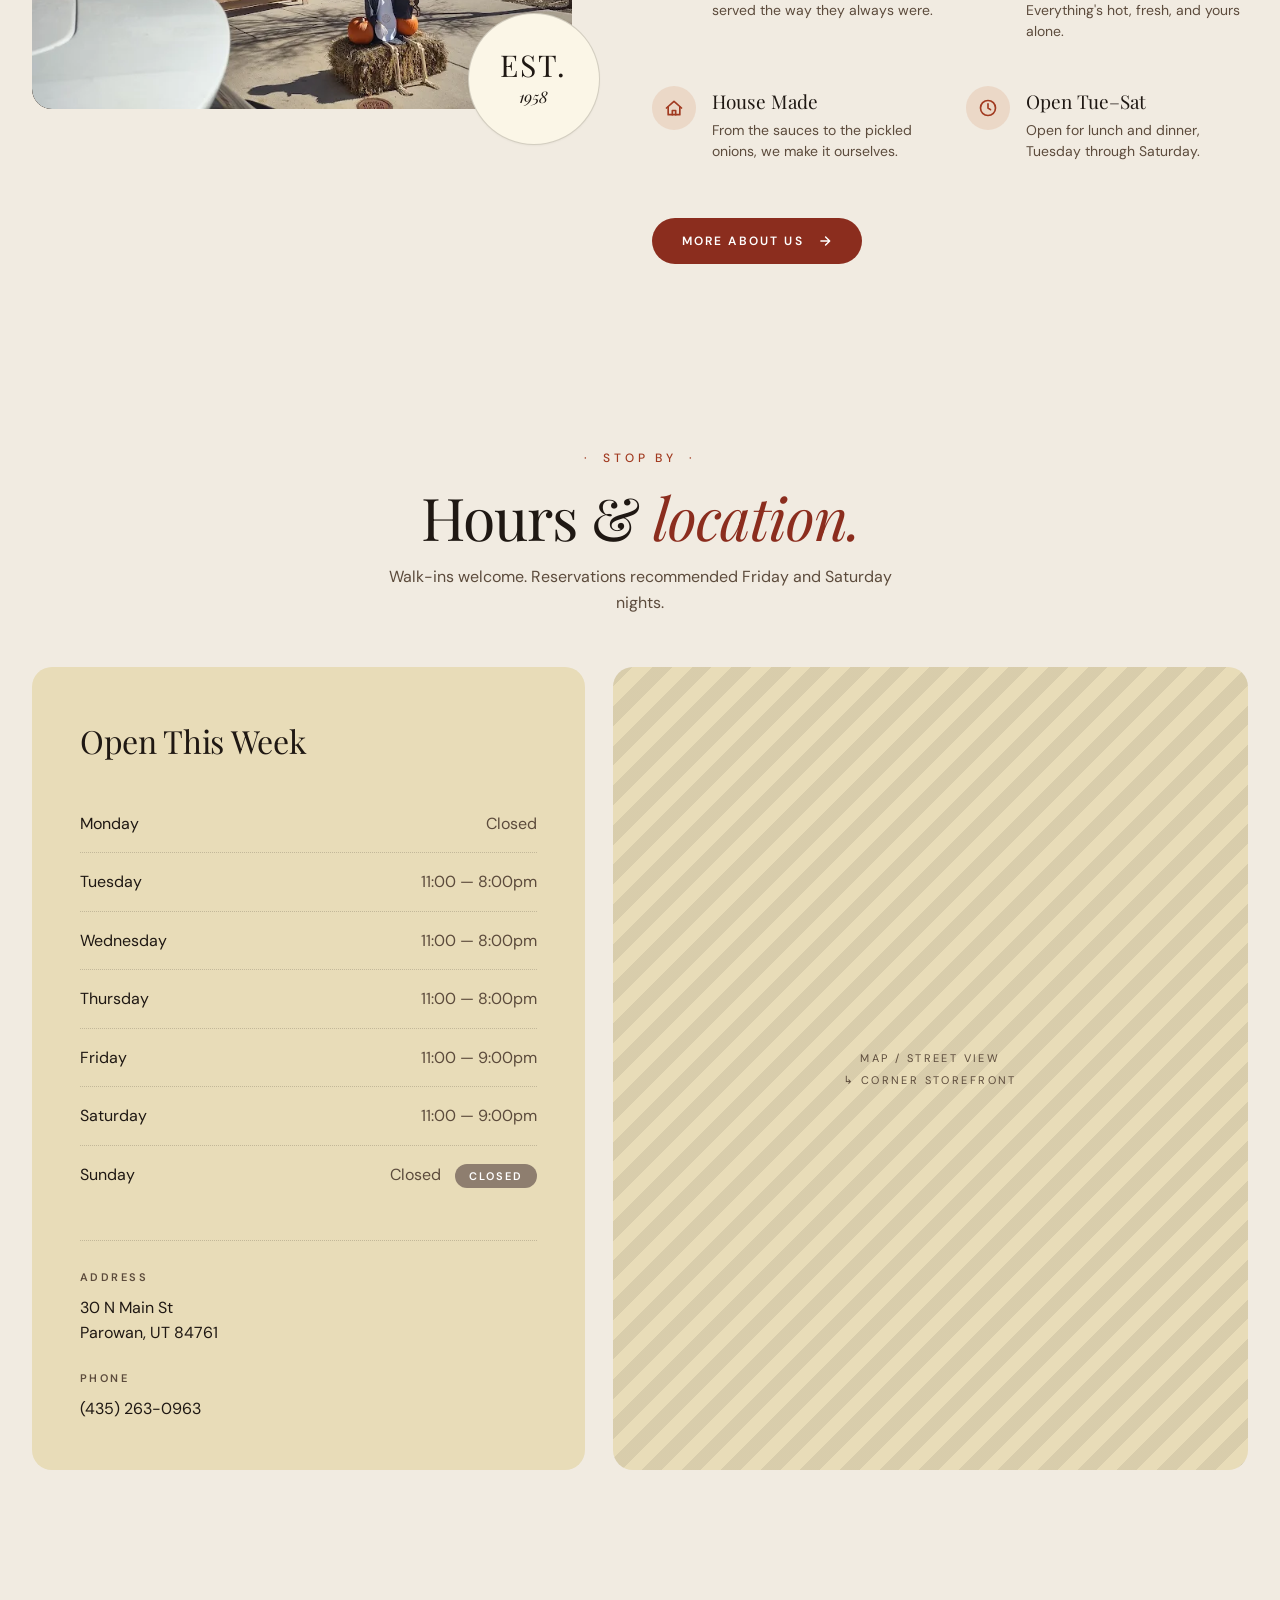
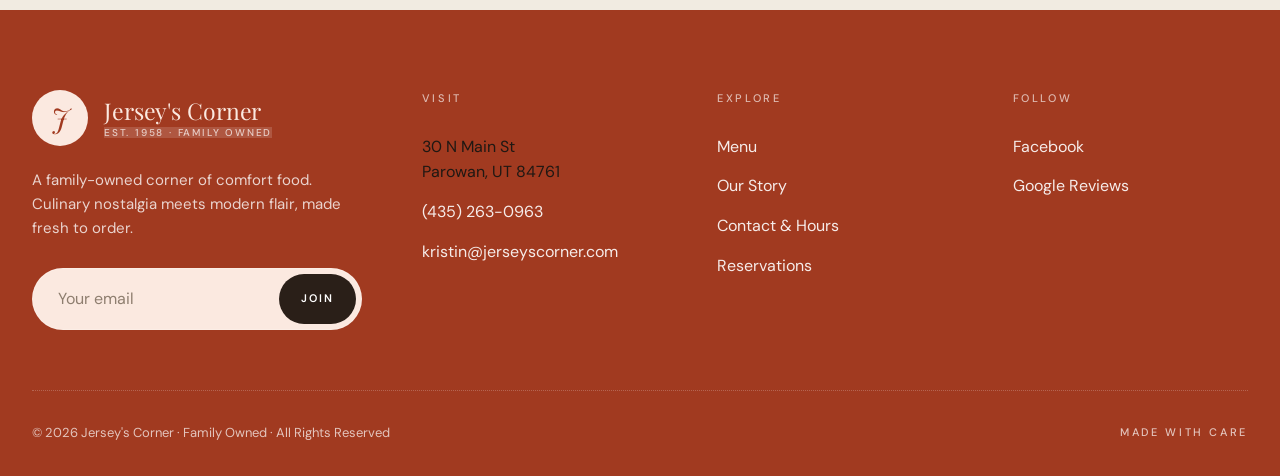
==== commit 8c0de1c8: "Add files via upload" ====
--- a/jerseys-corner/index.html
+++ b/jerseys-corner/index.html
@@ -319,7 +319,7 @@
           <ul>
             <li>30 N Main St<br>Parowan, UT 84761</li>
             <li><a href="tel:4352630963">(435) 263-0963</a></li>
-            <li><a href="mailto:hello@jerseyscorner.com">hello@jerseyscorner.com</a></li>
+            <li><a href="mailto:kristin@jerseyscorner.com">kristin@jerseyscorner.com</a></li>
           </ul>
         </div>
 
@@ -336,10 +336,8 @@
         <div>
           <h5>Follow</h5>
           <ul>
-            <li><a href="#">Instagram</a></li>
-            <li><a href="#">Facebook</a></li>
-            <li><a href="#">Google Reviews</a></li>
-            <li><a href="#">DoorDash</a></li>
+            <li><a href="https://www.facebook.com/profile.php?id=61560283268032" target="_blank" rel="noopener">Facebook</a></li>
+            <li><a href="https://share.google/urrih6MpAJSO44j2R" target="_blank" rel="noopener">Google Reviews</a></li>
           </ul>
         </div>
       </div>
--- a/jerseys-corner/style.css
+++ b/jerseys-corner/style.css
@@ -38,8 +38,8 @@
   /* Brand */
   --burgundy:        #8B2D1E;
   --burgundy-dark:   #6E1F12;
-  --rust:            #C8642C;
-  --rust-dark:       #A64D1B;
+  --rust:            #a13a20;
+  --rust-dark:       #7A2C18;
   --brown-deep:      #2A1F18;
   --green:           #5C8A3A;
 
@@ -528,6 +528,7 @@
 /* Menu category section */
 .menu-category {
   margin-bottom: 80px;
+  scroll-margin-top: 110px;
 }
 .menu-category__head {
   display: flex;
@@ -927,7 +928,7 @@
    ============================================================ */
 
 .footer {
-  background: var(--bg-cream-deep);
+  background: var(--rust);
   padding: 80px 0 32px;
   margin-top: 40px;
 }
@@ -938,20 +939,29 @@
   margin-bottom: 60px;
 }
 .footer__brand .brand { margin-bottom: 22px; }
+.footer__brand .brand__mark {
+  background: #FBE9E0;
+  color: var(--rust);
+}
+.footer__brand .brand__name { color: #FBE9E0; }
+.footer__brand .brand__tagline {
+  color: rgba(255, 255, 255, 0.7);
+  background: rgba(255, 255, 255, 0.15);
+}
 .footer__brand p {
   margin-bottom: 28px;
-  color: var(--ink-soft);
+  color: rgba(255, 255, 255, 0.78);
   font-size: 15px;
   line-height: 1.6;
   max-width: 320px;
 }
 .footer__email {
   display: flex;
-  background: var(--bg-cream-light);
+  background: #FBE9E0;
   border-radius: var(--radius-pill);
   padding: 5px;
   max-width: 360px;
-  border: 1px solid var(--line);
+  border: 1px solid rgba(255, 255, 255, 0.2);
 }
 .footer__email input {
   border: 0;
@@ -964,7 +974,7 @@
 }
 .footer__email input::placeholder { color: var(--ink-mute); }
 .footer__email button {
-  background: var(--burgundy);
+  background: var(--brown-deep);
   color: #fff;
   padding: 11px 22px;
   border-radius: var(--radius-pill);
@@ -974,31 +984,31 @@
   font-weight: 600;
   transition: background 0.2s;
 }
-.footer__email button:hover { background: var(--burgundy-dark); }
+.footer__email button:hover { background: #000; }
 
 .footer h5 {
   text-transform: uppercase;
   font-size: 11px;
   letter-spacing: 0.24em;
-  color: var(--rust);
+  color: rgba(255, 255, 255, 0.65);
   font-weight: 500;
   margin-bottom: 26px;
 }
 .footer ul li { margin-bottom: 14px; }
 .footer ul a {
-  color: var(--ink);
+  color: rgba(255, 255, 255, 0.9);
   font-size: 16px;
   transition: color 0.2s;
 }
-.footer ul a:hover { color: var(--burgundy); }
+.footer ul a:hover { color: #fff; }
 .footer__bottom {
   display: flex;
   justify-content: space-between;
   align-items: center;
   padding-top: 32px;
-  border-top: 1.5px dotted var(--line);
+  border-top: 1.5px dotted rgba(255, 255, 255, 0.22);
   font-size: 13px;
-  color: var(--ink-soft);
+  color: rgba(255, 255, 255, 0.7);
 }
 .footer__bottom .care {
   letter-spacing: 0.24em;
@@ -1157,3 +1167,43 @@
   .footer__grid { grid-template-columns: 1fr; gap: 40px; }
   .footer__bottom { flex-direction: column; gap: 14px; text-align: center; }
 }
+
+
+/* ============================================================
+   14. SMOOTH SCROLL & BACK TO TOP
+   ============================================================ */
+
+html {
+  scroll-behavior: smooth;
+}
+
+.back-to-top {
+  position: fixed;
+  bottom: 28px;
+  right: 28px;
+  width: 52px;
+  height: 52px;
+  border-radius: 50%;
+  background: var(--rust);
+  color: #fff;
+  display: grid;
+  place-items: center;
+  box-shadow: 0 4px 16px rgba(31, 24, 19, 0.18);
+  cursor: pointer;
+  border: none;
+  opacity: 0;
+  pointer-events: none;
+  transform: translateY(8px);
+  transition: opacity 0.25s ease, transform 0.25s ease, background 0.2s ease;
+  z-index: 50;
+}
+.back-to-top.is-visible {
+  opacity: 1;
+  pointer-events: auto;
+  transform: translateY(0);
+}
+.back-to-top:hover { background: var(--rust-dark); }
+.back-to-top svg {
+  width: 20px;
+  height: 20px;
+}
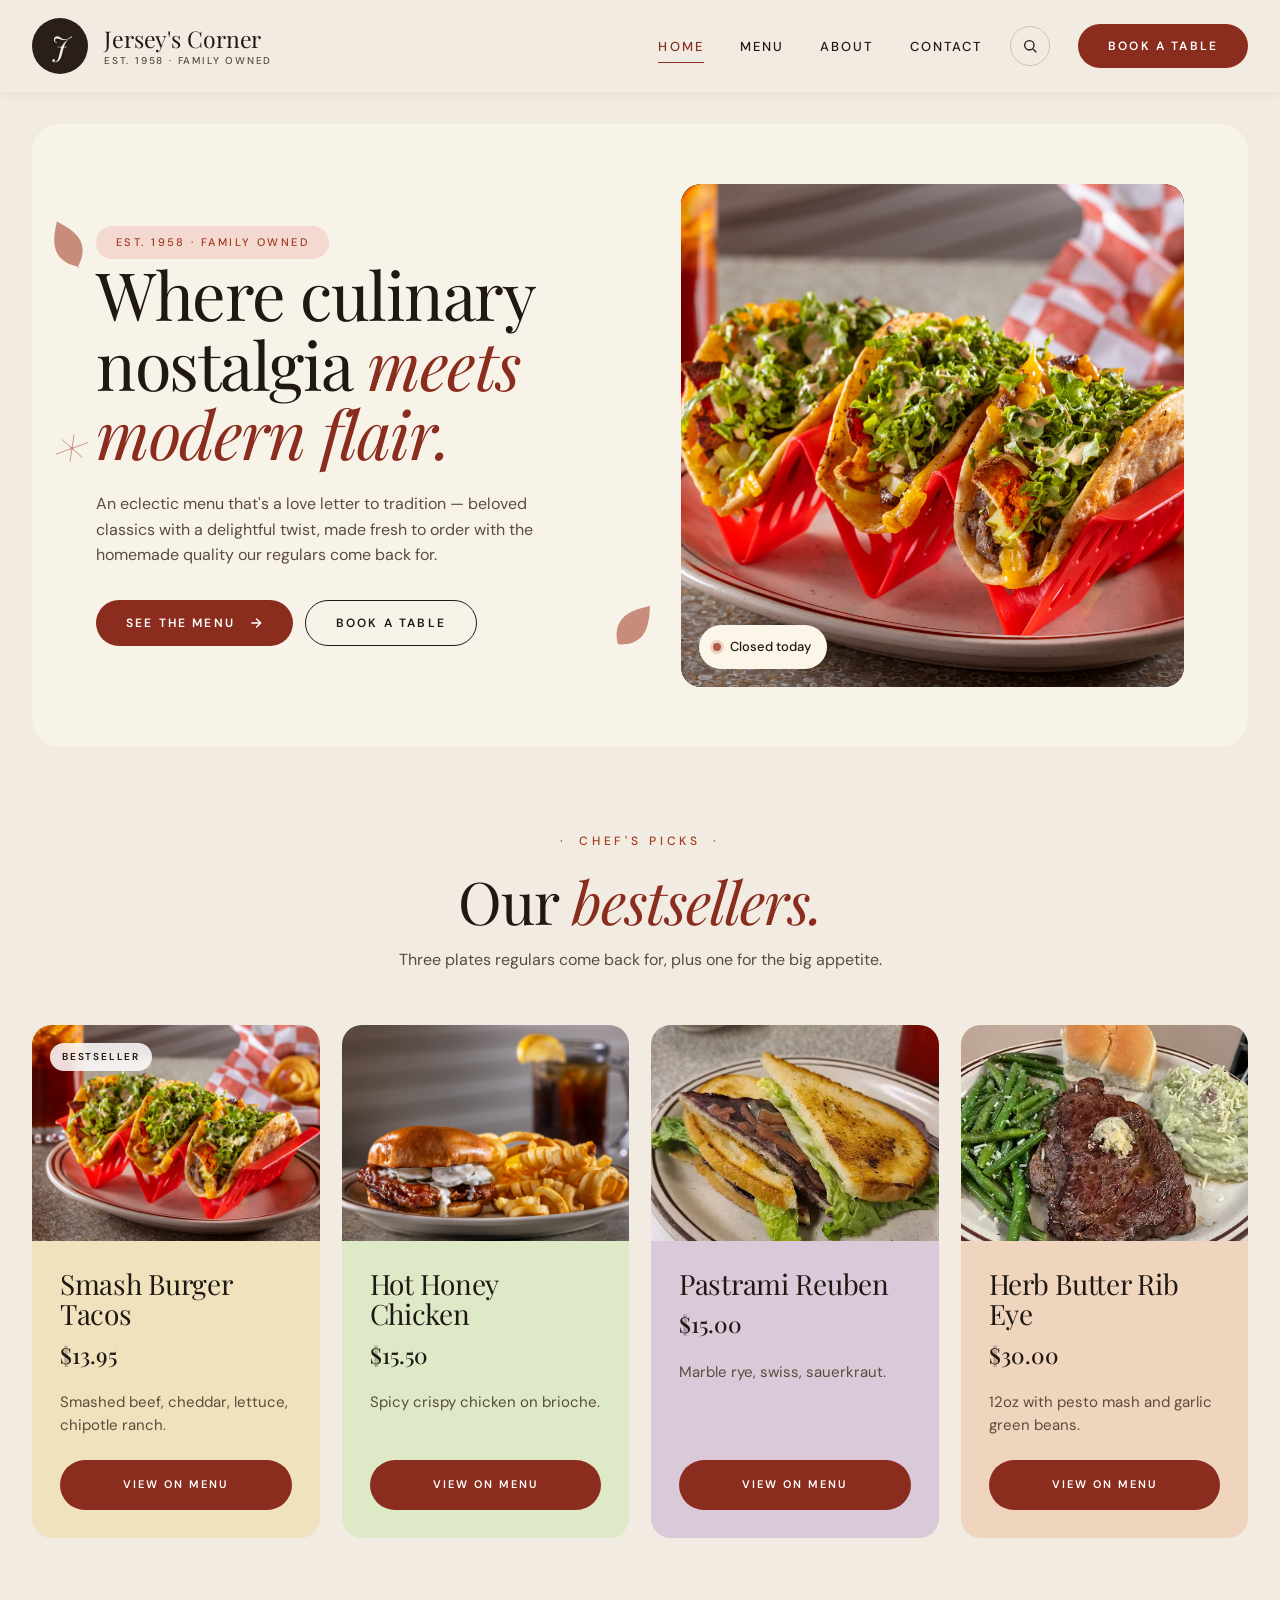
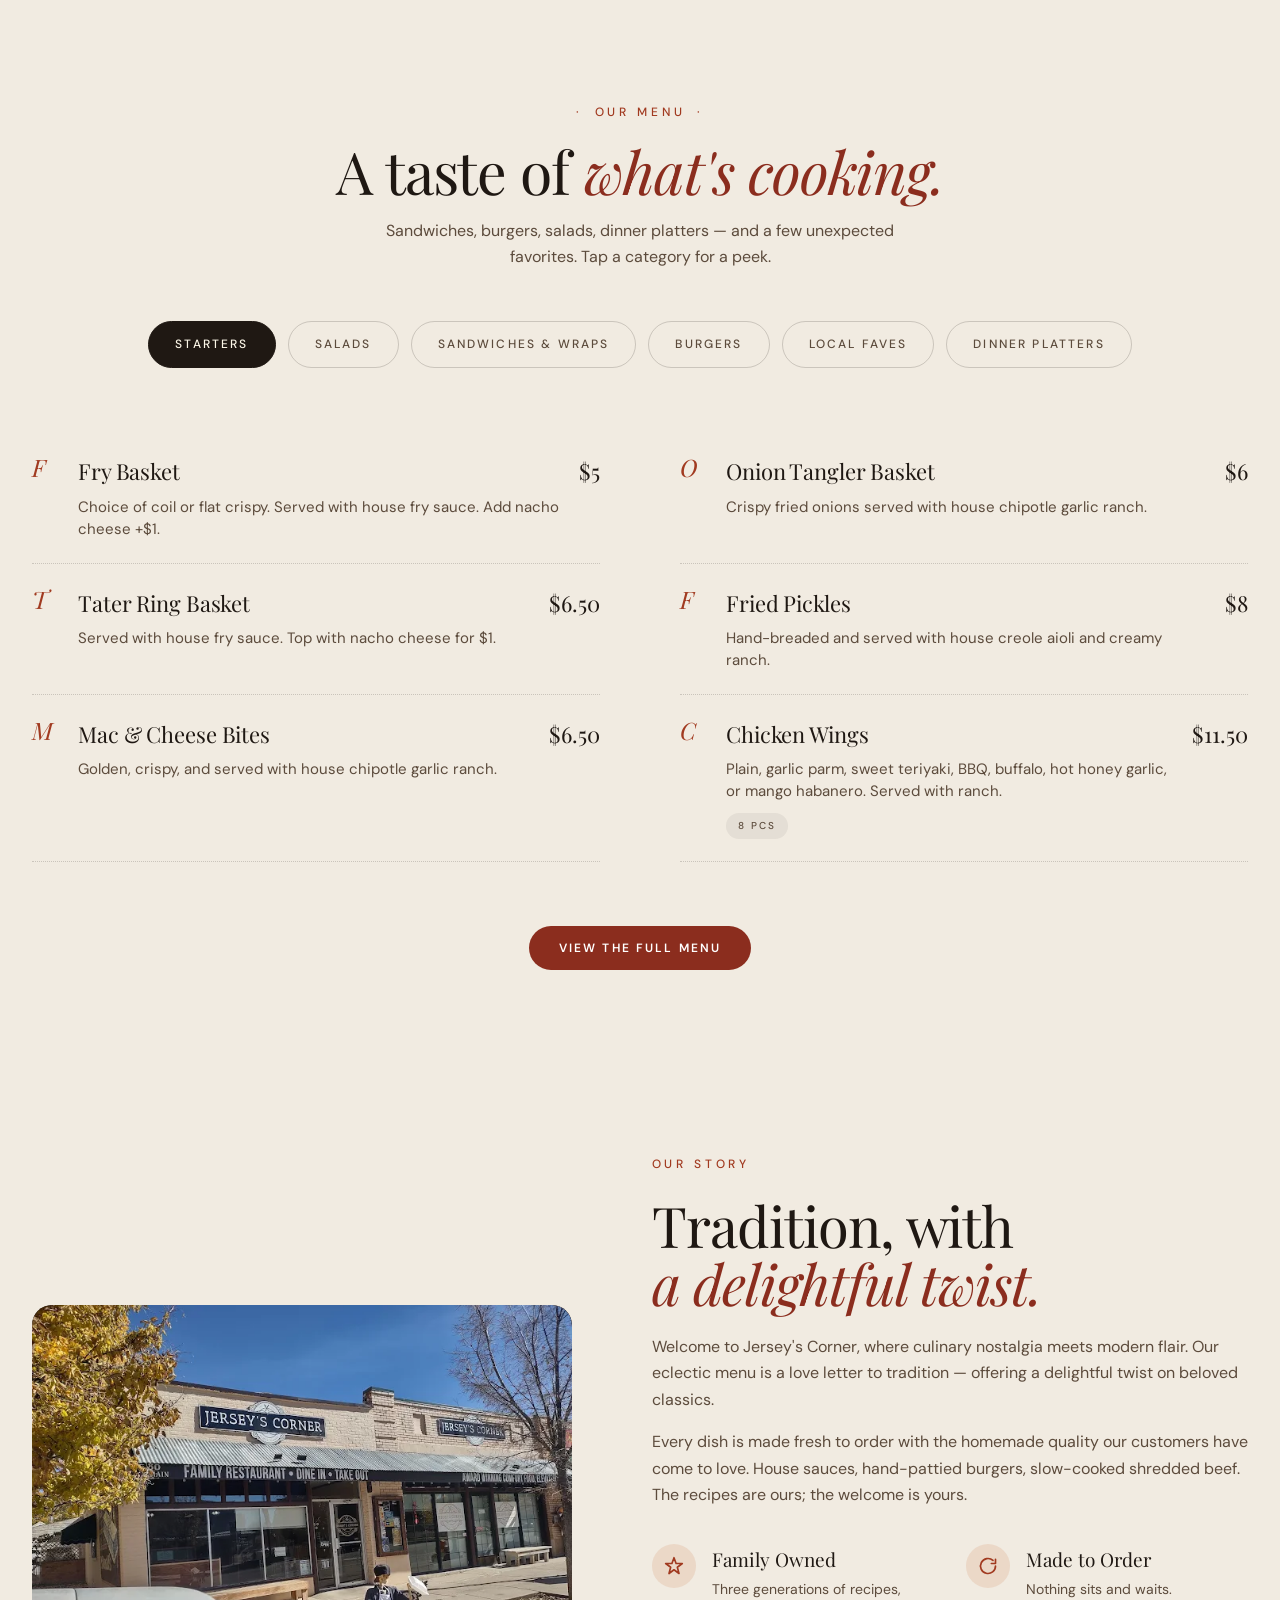
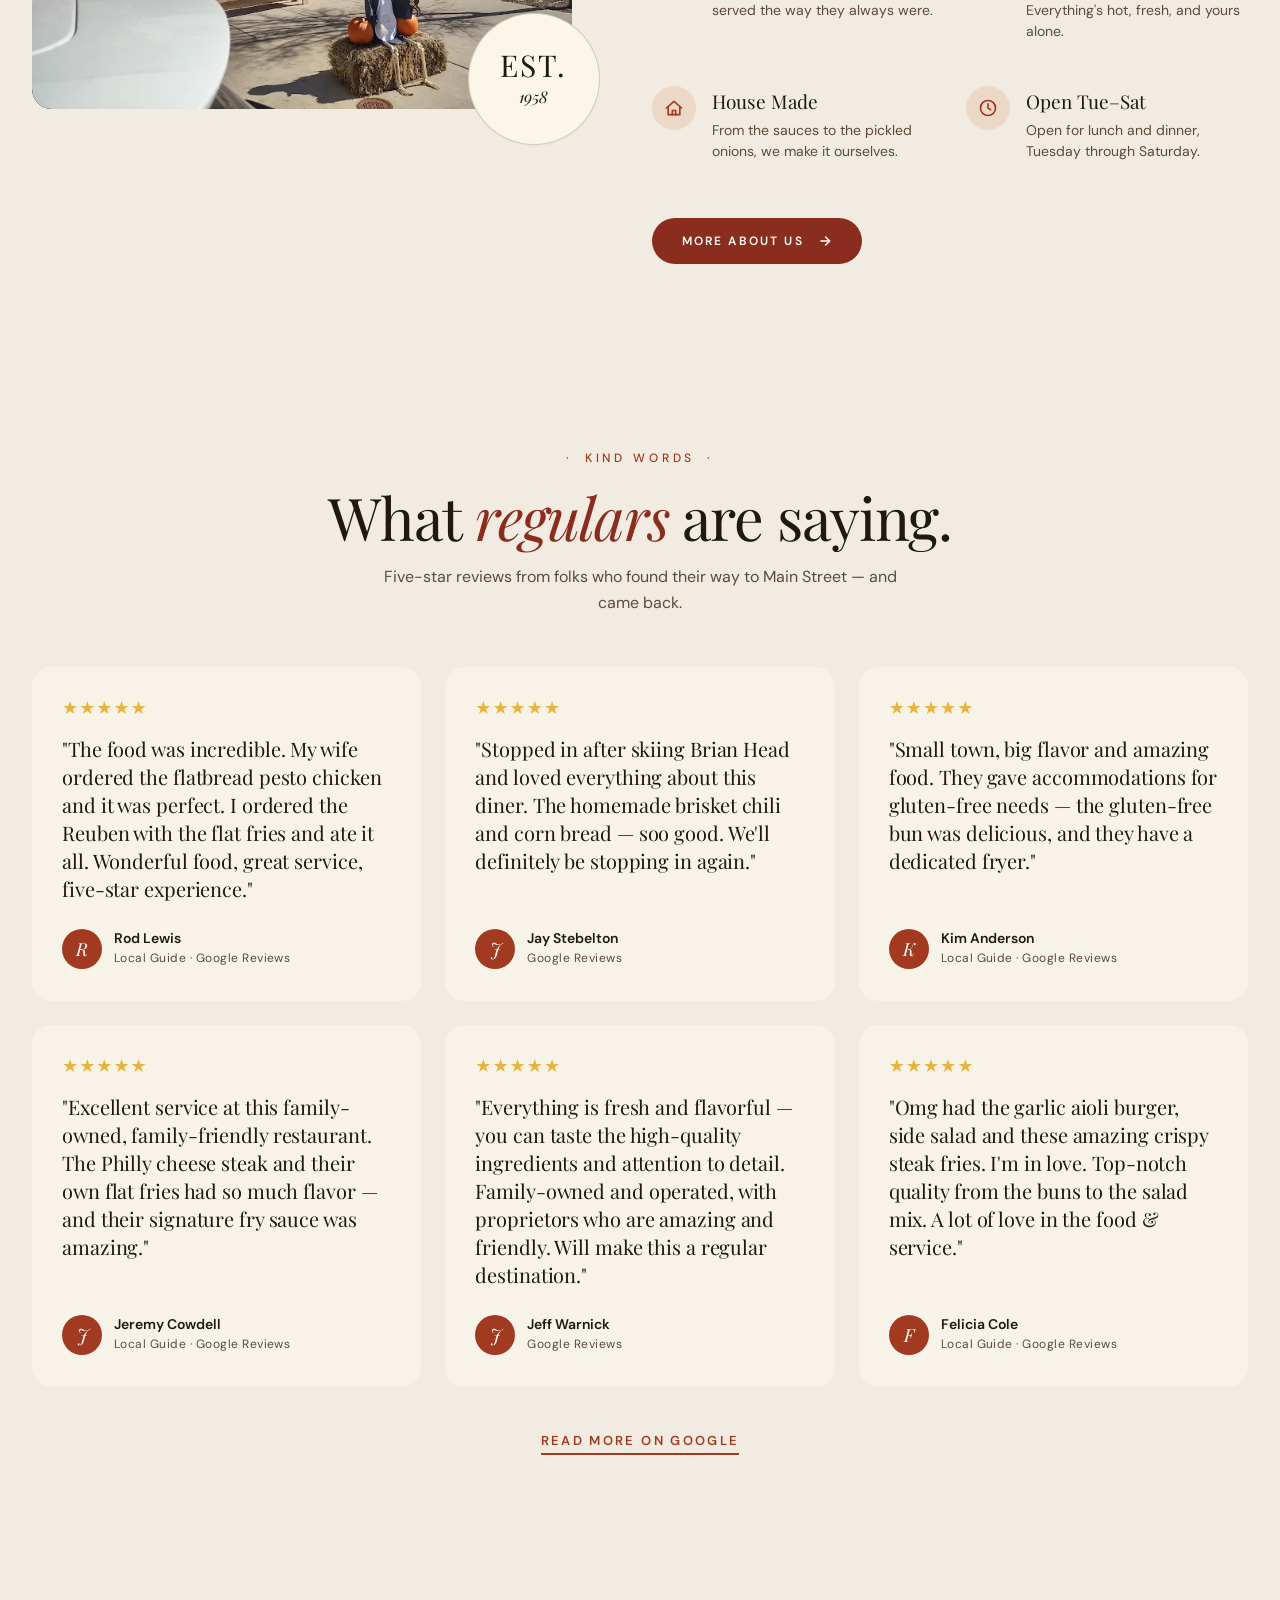
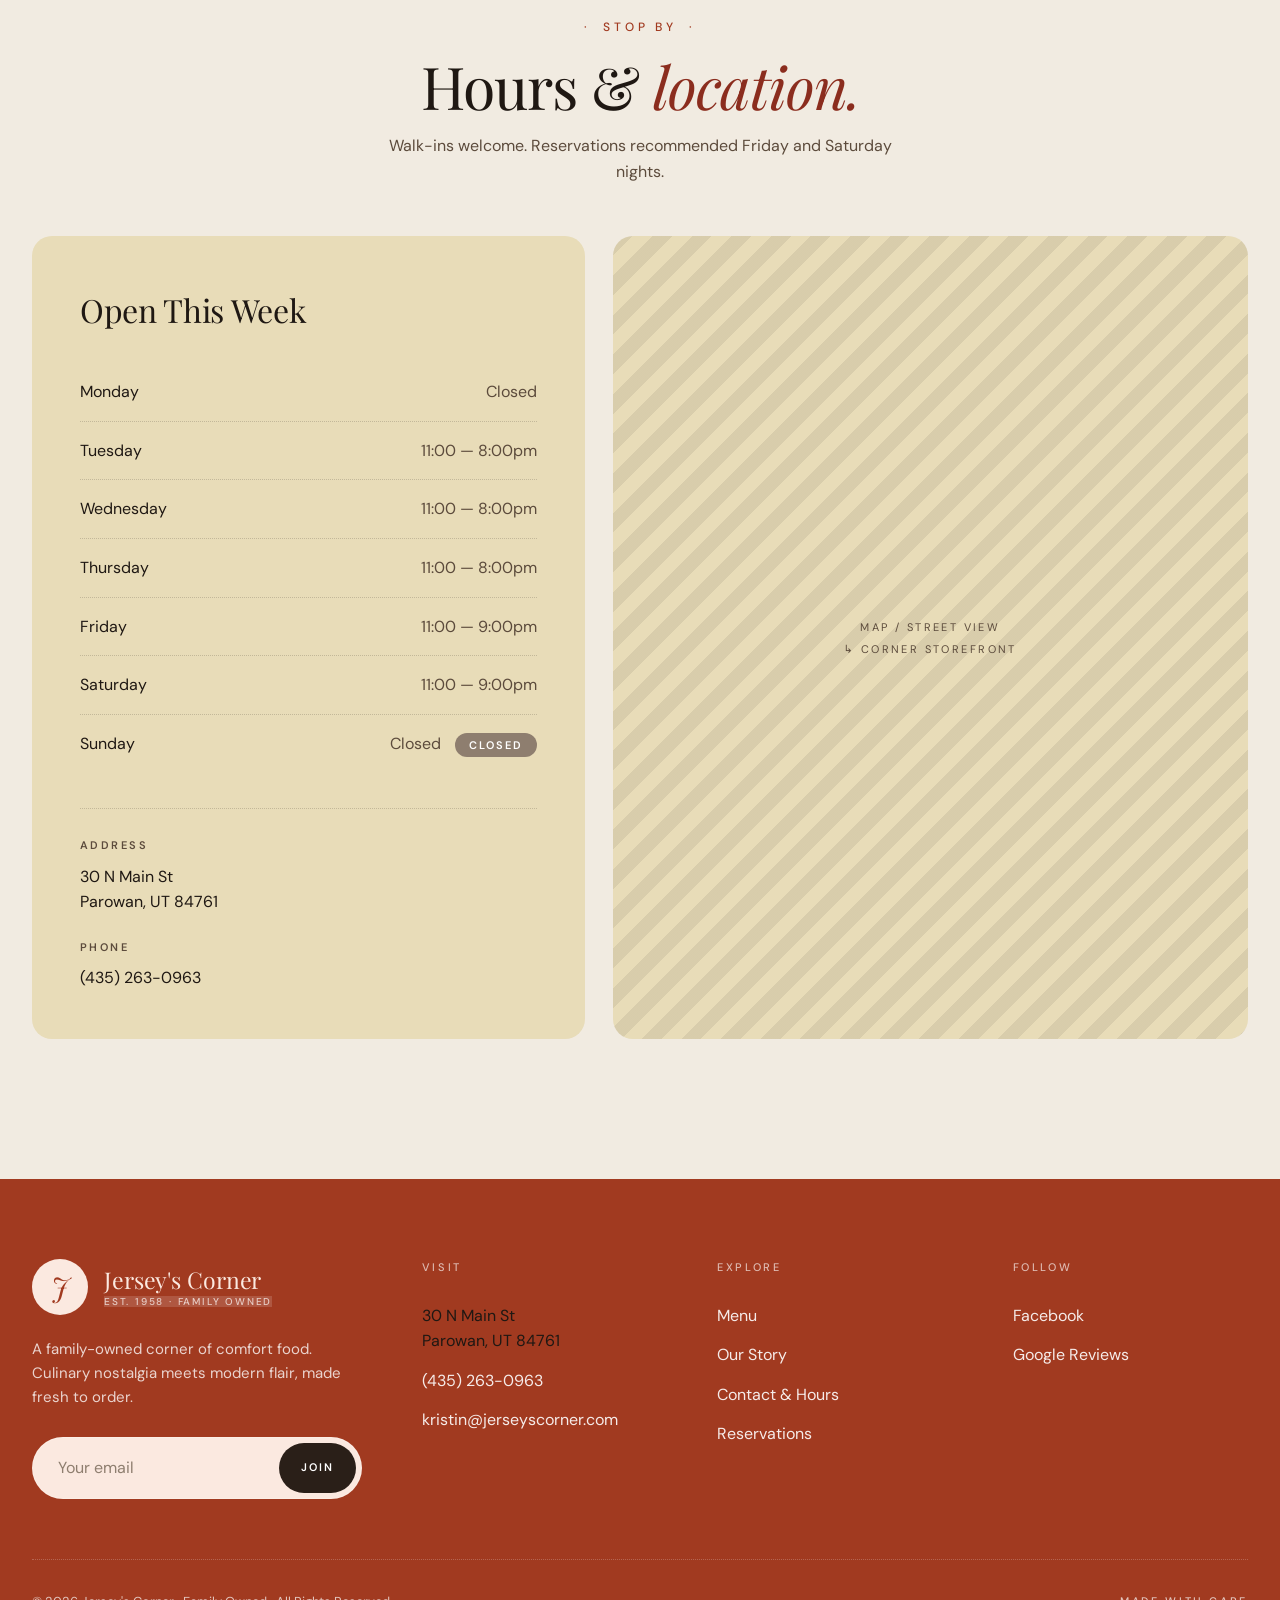
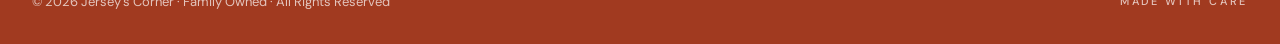
==== commit c3b5f0d1: "Add files via upload" ====
--- a/jerseys-corner/index.html
+++ b/jerseys-corner/index.html
@@ -227,6 +227,96 @@
             <svg class="btn__arrow" viewBox="0 0 24 24" fill="none" stroke="currentColor" stroke-width="2.5" stroke-linecap="round" stroke-linejoin="round"><path d="M5 12h14M13 5l7 7-7 7"/></svg>
           </a>
         </div>
+      </div>
+    </div>
+  </section>
+
+
+  <!-- ============== TESTIMONIALS ============== -->
+  <section class="testimonials">
+    <div class="container">
+      <div class="section-head">
+        <span class="eyebrow eyebrow--dotted">Kind words</span>
+        <h2>What <em>regulars</em> are saying.</h2>
+        <p>Five-star reviews from folks who found their way to Main Street — and came back.</p>
+      </div>
+
+      <div class="testimonials__grid">
+        <article class="testimonial">
+          <div class="testimonial__stars" aria-label="5 out of 5 stars">★★★★★</div>
+          <p class="testimonial__quote">"The food was incredible. My wife ordered the flatbread pesto chicken and it was perfect. I ordered the Reuben with the flat fries and ate it all. Wonderful food, great service, five-star experience."</p>
+          <div class="testimonial__attribution">
+            <div class="testimonial__avatar">R</div>
+            <div>
+              <div class="testimonial__name">Rod Lewis</div>
+              <div class="testimonial__meta">Local Guide · Google Reviews</div>
+            </div>
+          </div>
+        </article>
+
+        <article class="testimonial">
+          <div class="testimonial__stars" aria-label="5 out of 5 stars">★★★★★</div>
+          <p class="testimonial__quote">"Stopped in after skiing Brian Head and loved everything about this diner. The homemade brisket chili and corn bread — soo good. We'll definitely be stopping in again."</p>
+          <div class="testimonial__attribution">
+            <div class="testimonial__avatar">J</div>
+            <div>
+              <div class="testimonial__name">Jay Stebelton</div>
+              <div class="testimonial__meta">Google Reviews</div>
+            </div>
+          </div>
+        </article>
+
+        <article class="testimonial">
+          <div class="testimonial__stars" aria-label="5 out of 5 stars">★★★★★</div>
+          <p class="testimonial__quote">"Small town, big flavor and amazing food. They gave accommodations for gluten-free needs — the gluten-free bun was delicious, and they have a dedicated fryer."</p>
+          <div class="testimonial__attribution">
+            <div class="testimonial__avatar">K</div>
+            <div>
+              <div class="testimonial__name">Kim Anderson</div>
+              <div class="testimonial__meta">Local Guide · Google Reviews</div>
+            </div>
+          </div>
+        </article>
+
+        <article class="testimonial">
+          <div class="testimonial__stars" aria-label="5 out of 5 stars">★★★★★</div>
+          <p class="testimonial__quote">"Excellent service at this family-owned, family-friendly restaurant. The Philly cheese steak and their own flat fries had so much flavor — and their signature fry sauce was amazing."</p>
+          <div class="testimonial__attribution">
+            <div class="testimonial__avatar">J</div>
+            <div>
+              <div class="testimonial__name">Jeremy Cowdell</div>
+              <div class="testimonial__meta">Local Guide · Google Reviews</div>
+            </div>
+          </div>
+        </article>
+
+        <article class="testimonial">
+          <div class="testimonial__stars" aria-label="5 out of 5 stars">★★★★★</div>
+          <p class="testimonial__quote">"Everything is fresh and flavorful — you can taste the high-quality ingredients and attention to detail. Family-owned and operated, with proprietors who are amazing and friendly. Will make this a regular destination."</p>
+          <div class="testimonial__attribution">
+            <div class="testimonial__avatar">J</div>
+            <div>
+              <div class="testimonial__name">Jeff Warnick</div>
+              <div class="testimonial__meta">Google Reviews</div>
+            </div>
+          </div>
+        </article>
+
+        <article class="testimonial">
+          <div class="testimonial__stars" aria-label="5 out of 5 stars">★★★★★</div>
+          <p class="testimonial__quote">"Omg had the garlic aioli burger, side salad and these amazing crispy steak fries. I'm in love. Top-notch quality from the buns to the salad mix. A lot of love in the food &amp; service."</p>
+          <div class="testimonial__attribution">
+            <div class="testimonial__avatar">F</div>
+            <div>
+              <div class="testimonial__name">Felicia Cole</div>
+              <div class="testimonial__meta">Local Guide · Google Reviews</div>
+            </div>
+          </div>
+        </article>
+      </div>
+
+      <div class="testimonials__cta">
+        <a href="https://share.google/urrih6MpAJSO44j2R" target="_blank" rel="noopener">Read more on Google</a>
       </div>
     </div>
   </section>
--- a/jerseys-corner/style.css
+++ b/jerseys-corner/style.css
@@ -1207,3 +1207,110 @@
   width: 20px;
   height: 20px;
 }
+
+
+/* ============================================================
+   15. TESTIMONIALS
+   ============================================================ */
+
+.testimonials {
+  padding: 80px 0;
+  background: var(--bg-page);
+}
+
+.testimonials__grid {
+  display: grid;
+  grid-template-columns: repeat(3, 1fr);
+  gap: 24px;
+  margin-top: 48px;
+}
+
+.testimonial {
+  background: var(--bg-panel);
+  border-radius: var(--radius-card);
+  padding: 32px 30px;
+  display: flex;
+  flex-direction: column;
+  gap: 18px;
+  position: relative;
+}
+
+.testimonial__stars {
+  display: flex;
+  gap: 2px;
+  color: #E8B43C;
+  font-size: 18px;
+  letter-spacing: 1px;
+  line-height: 1;
+}
+
+.testimonial__quote {
+  font-family: var(--font-display);
+  font-size: 20px;
+  line-height: 1.4;
+  letter-spacing: -0.005em;
+  color: var(--ink);
+  font-weight: 400;
+  flex: 1;
+}
+
+.testimonial__attribution {
+  display: flex;
+  align-items: center;
+  gap: 12px;
+  margin-top: auto;
+  padding-top: 8px;
+}
+.testimonial__avatar {
+  width: 40px;
+  height: 40px;
+  border-radius: 50%;
+  background: var(--rust);
+  color: #fff;
+  display: grid;
+  place-items: center;
+  font-family: var(--font-display);
+  font-style: italic;
+  font-size: 18px;
+  flex-shrink: 0;
+}
+.testimonial__name {
+  font-weight: 600;
+  font-size: 14px;
+  color: var(--ink);
+  line-height: 1.2;
+}
+.testimonial__meta {
+  font-size: 12px;
+  color: var(--ink-soft);
+  letter-spacing: 0.04em;
+  margin-top: 2px;
+}
+
+.testimonials__cta {
+  text-align: center;
+  margin-top: 40px;
+}
+.testimonials__cta a {
+  font-size: 13px;
+  letter-spacing: 0.18em;
+  text-transform: uppercase;
+  font-weight: 600;
+  color: var(--rust);
+  border-bottom: 2px solid var(--rust);
+  padding-bottom: 4px;
+  transition: color 0.2s, border-color 0.2s;
+}
+.testimonials__cta a:hover {
+  color: var(--rust-dark);
+  border-color: var(--rust-dark);
+}
+
+@media (max-width: 960px) {
+  .testimonials__grid { grid-template-columns: repeat(2, 1fr); }
+}
+@media (max-width: 640px) {
+  .testimonials__grid { grid-template-columns: 1fr; }
+  .testimonial { padding: 28px 24px; }
+  .testimonial__quote { font-size: 18px; }
+}
